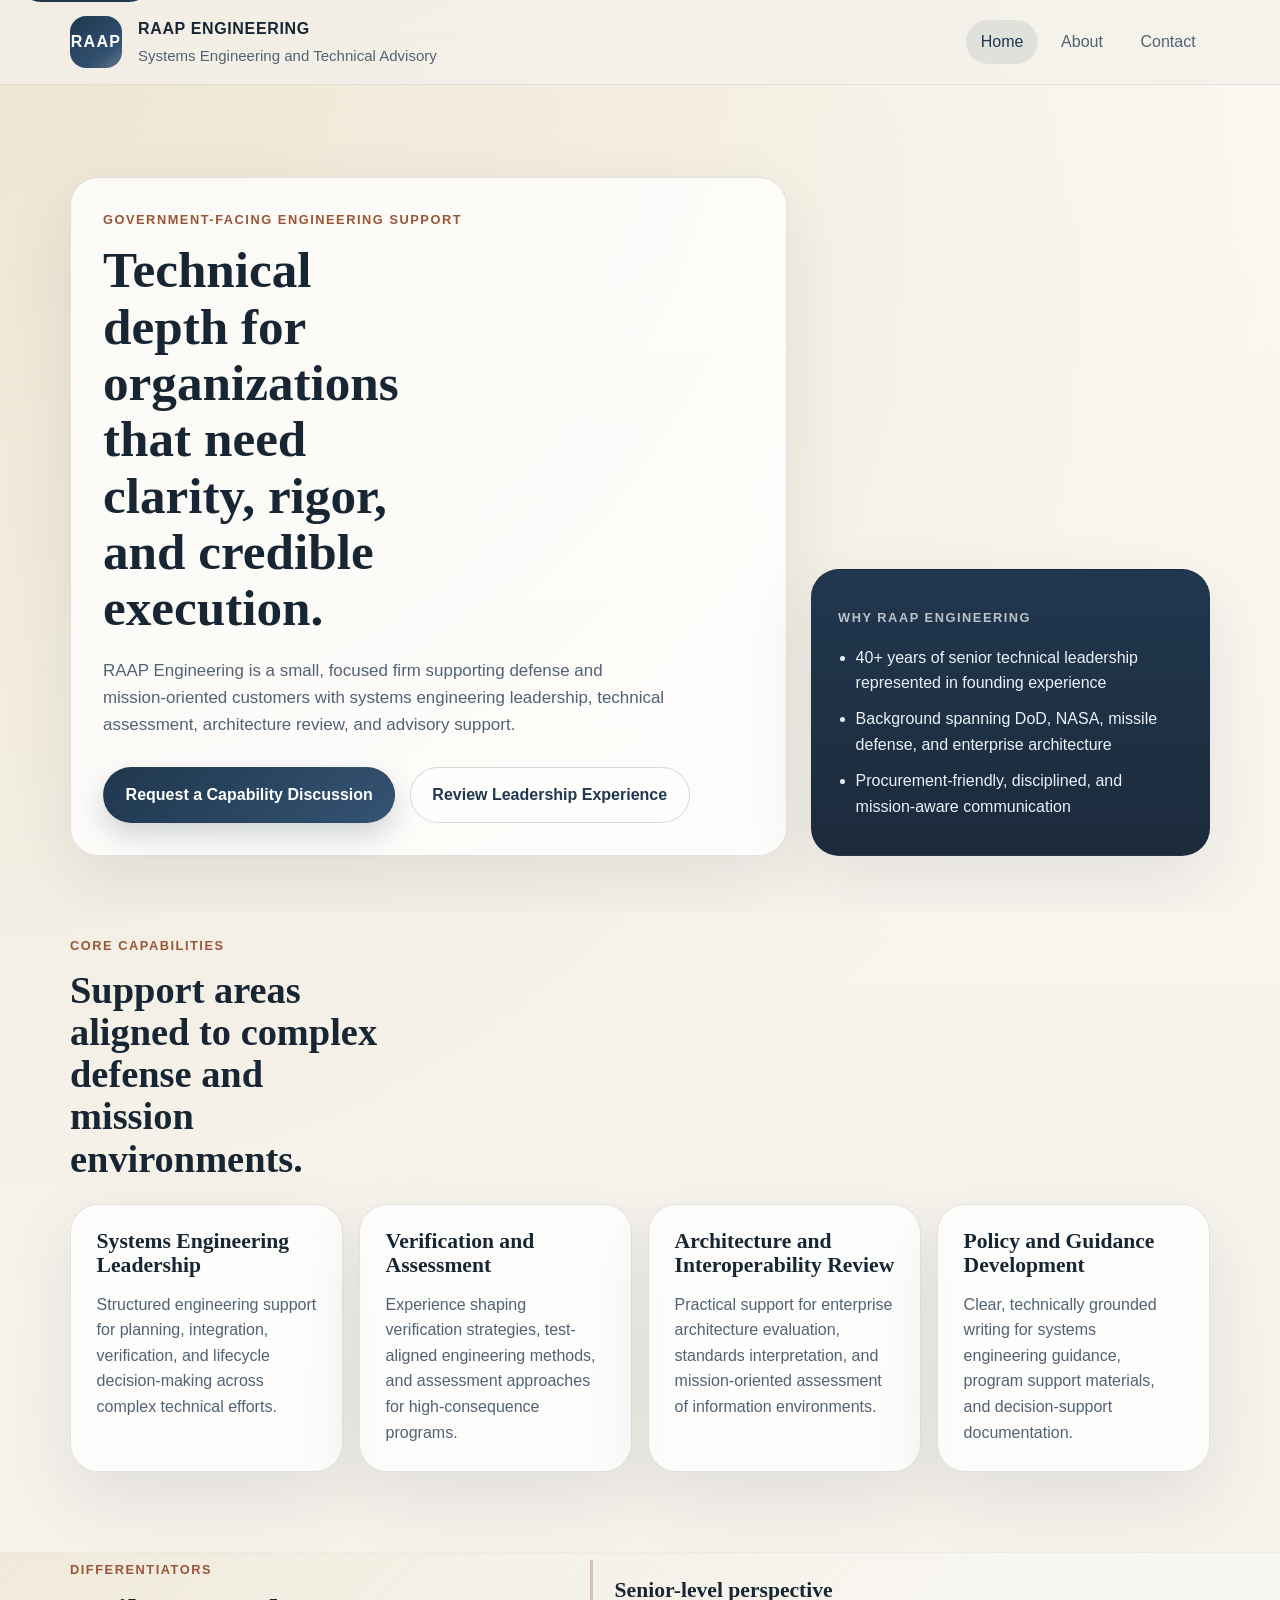
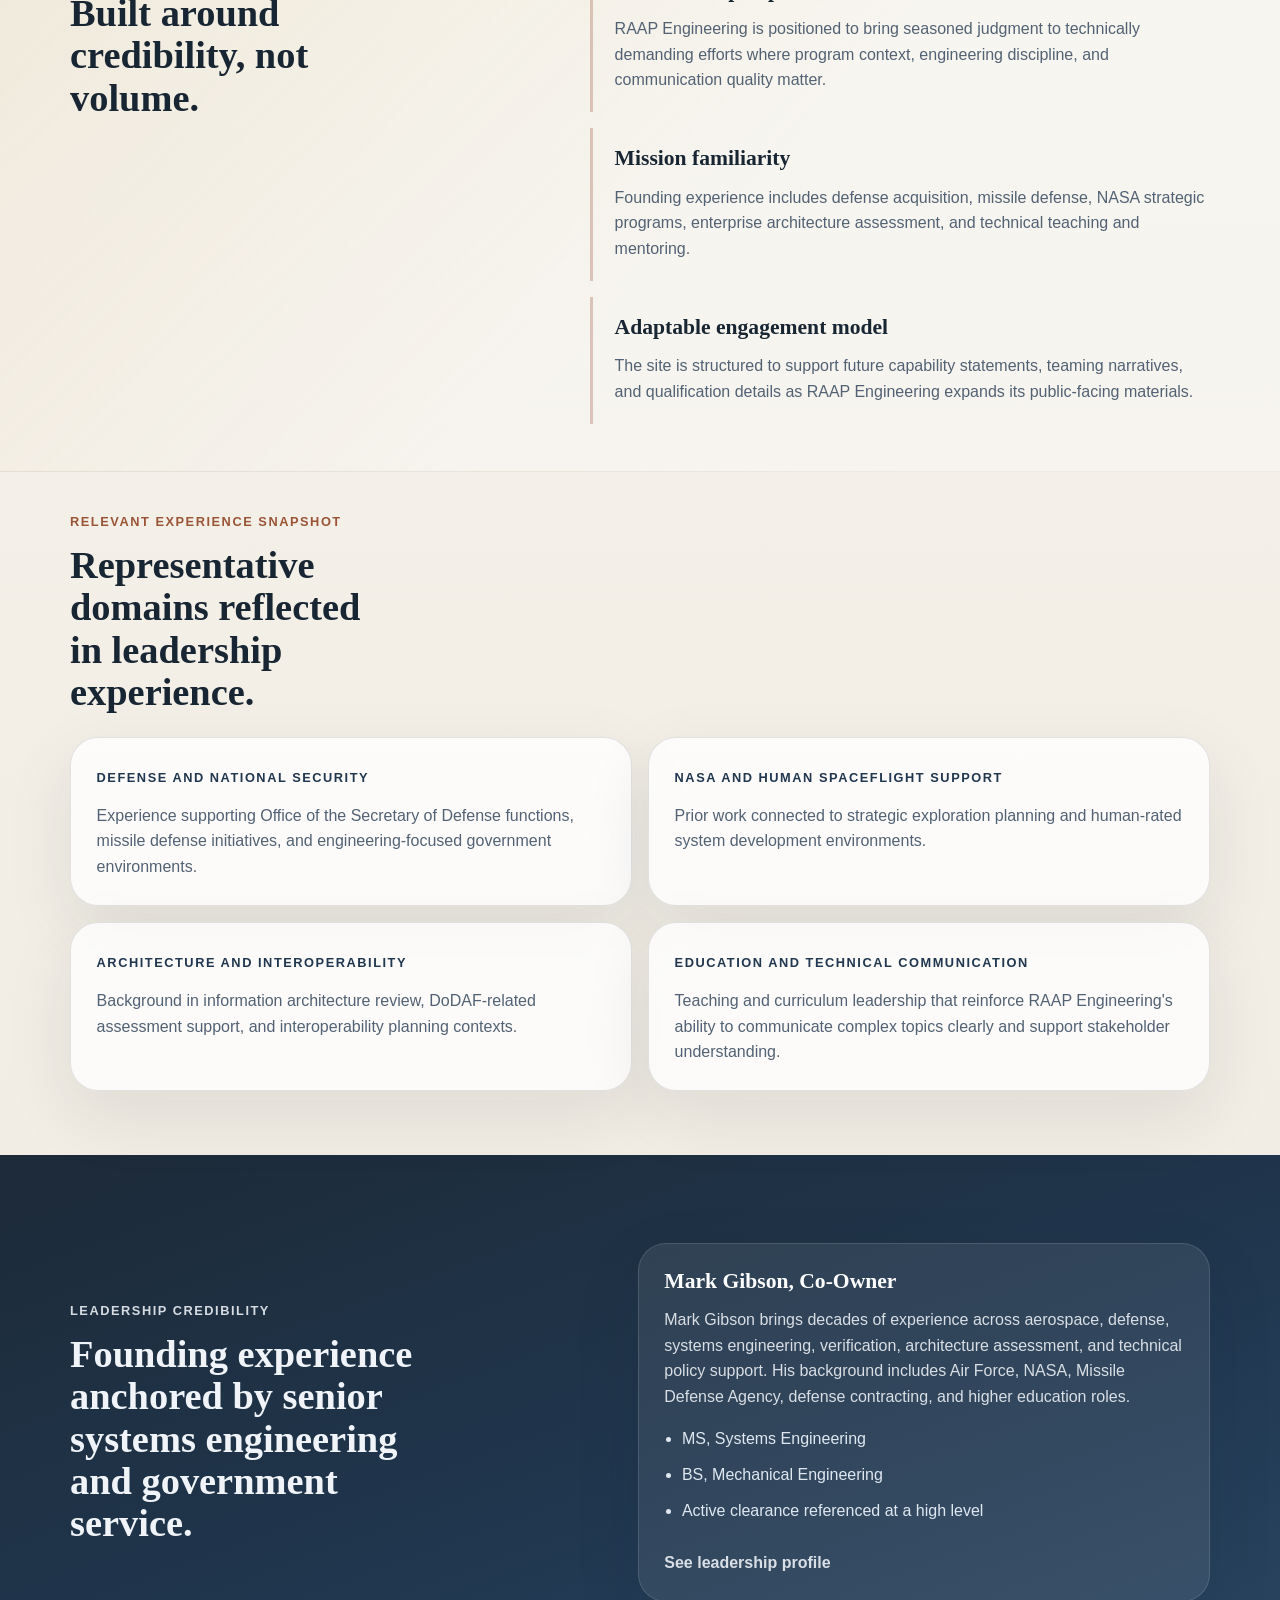
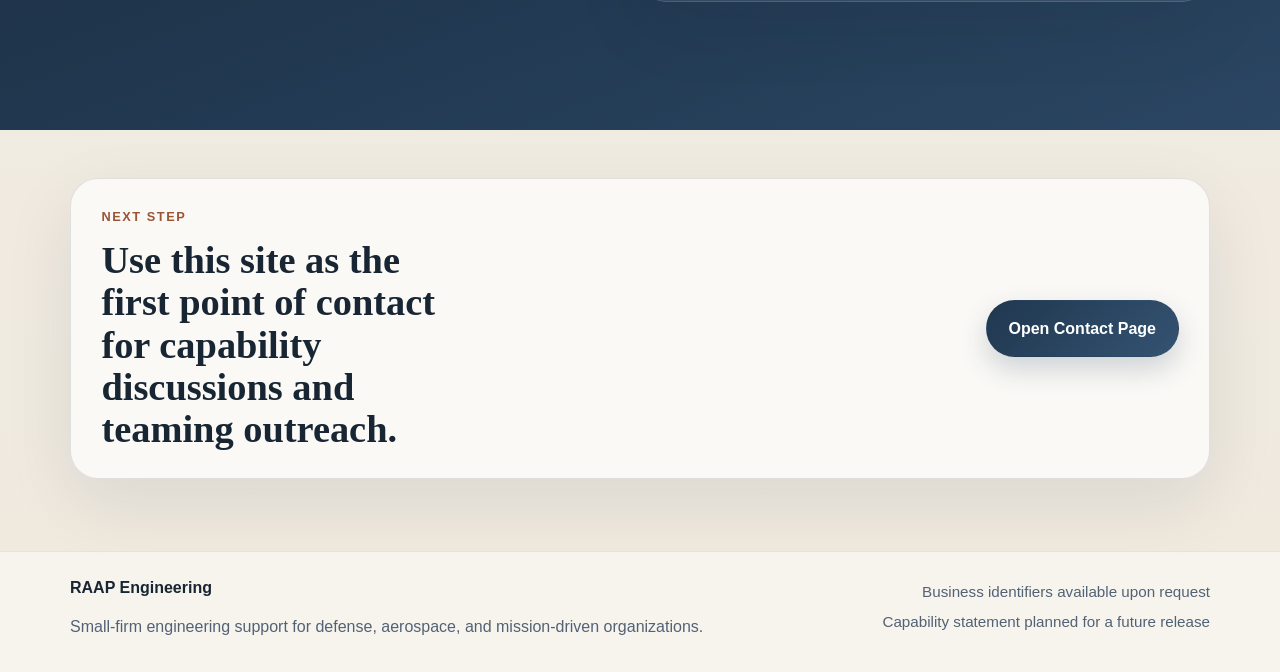
==== index.html @ 54c3ab7a "Initial RAAP Engineering site" ====
<!DOCTYPE html>
<html lang="en">
<head>
  <meta charset="UTF-8">
  <meta name="viewport" content="width=device-width, initial-scale=1.0">
  <meta
    name="description"
    content="RAAP Engineering supports government and defense stakeholders with systems engineering, technical assessment, architecture review, and mission-focused advisory services."
  >
  <title>RAAP Engineering | Systems Engineering and Technical Advisory</title>
  <link rel="stylesheet" href="styles.css">
</head>
<body>
  <a class="skip-link" href="#main">Skip to content</a>
  <header class="site-header">
    <div class="shell header-shell">
      <a class="brand" href="index.html" aria-label="RAAP Engineering home">
        <span class="brand-mark">RAAP</span>
        <span class="brand-text">
          <strong>RAAP Engineering</strong>
          <span>Systems Engineering and Technical Advisory</span>
        </span>
      </a>
      <nav class="site-nav" aria-label="Primary">
        <a class="is-active" href="index.html">Home</a>
        <a href="about.html">About</a>
        <a href="contact.html">Contact</a>
      </nav>
    </div>
  </header>

  <main id="main">
    <section class="hero">
      <div class="shell hero-grid">
        <div class="hero-copy">
          <p class="eyebrow">Government-Facing Engineering Support</p>
          <h1>Technical depth for organizations that need clarity, rigor, and credible execution.</h1>
          <p class="lead">
            RAAP Engineering is a small, focused firm supporting defense and mission-oriented customers with
            systems engineering leadership, technical assessment, architecture review, and advisory support.
          </p>
          <div class="hero-actions">
            <a class="button button-primary" href="contact.html">Request a Capability Discussion</a>
            <a class="button button-secondary" href="about.html">Review Leadership Experience</a>
          </div>
        </div>
        <aside class="hero-panel" aria-label="Company highlights">
          <p class="panel-kicker">Why RAAP Engineering</p>
          <ul class="panel-list">
            <li>40+ years of senior technical leadership represented in founding experience</li>
            <li>Background spanning DoD, NASA, missile defense, and enterprise architecture</li>
            <li>Procurement-friendly, disciplined, and mission-aware communication</li>
          </ul>
        </aside>
      </div>
    </section>

    <section class="section">
      <div class="shell">
        <div class="section-heading">
          <p class="eyebrow">Core Capabilities</p>
          <h2>Support areas aligned to complex defense and mission environments.</h2>
        </div>
        <div class="card-grid">
          <article class="card">
            <h3>Systems Engineering Leadership</h3>
            <p>
              Structured engineering support for planning, integration, verification, and lifecycle decision-making
              across complex technical efforts.
            </p>
          </article>
          <article class="card">
            <h3>Verification and Assessment</h3>
            <p>
              Experience shaping verification strategies, test-aligned engineering methods, and assessment approaches
              for high-consequence programs.
            </p>
          </article>
          <article class="card">
            <h3>Architecture and Interoperability Review</h3>
            <p>
              Practical support for enterprise architecture evaluation, standards interpretation, and mission-oriented
              assessment of information environments.
            </p>
          </article>
          <article class="card">
            <h3>Policy and Guidance Development</h3>
            <p>
              Clear, technically grounded writing for systems engineering guidance, program support materials, and
              decision-support documentation.
            </p>
          </article>
        </div>
      </div>
    </section>

    <section class="section section-accent">
      <div class="shell split-layout">
        <div>
          <p class="eyebrow">Differentiators</p>
          <h2>Built around credibility, not volume.</h2>
        </div>
        <div class="stack">
          <article class="feature">
            <h3>Senior-level perspective</h3>
            <p>
              RAAP Engineering is positioned to bring seasoned judgment to technically demanding efforts where
              program context, engineering discipline, and communication quality matter.
            </p>
          </article>
          <article class="feature">
            <h3>Mission familiarity</h3>
            <p>
              Founding experience includes defense acquisition, missile defense, NASA strategic programs, enterprise
              architecture assessment, and technical teaching and mentoring.
            </p>
          </article>
          <article class="feature">
            <h3>Adaptable engagement model</h3>
            <p>
              The site is structured to support future capability statements, teaming narratives, and qualification
              details as RAAP Engineering expands its public-facing materials.
            </p>
          </article>
        </div>
      </div>
    </section>

    <section class="section">
      <div class="shell">
        <div class="section-heading">
          <p class="eyebrow">Relevant Experience Snapshot</p>
          <h2>Representative domains reflected in leadership experience.</h2>
        </div>
        <div class="timeline-grid">
          <article class="timeline-card">
            <span class="timeline-label">Defense and National Security</span>
            <p>
              Experience supporting Office of the Secretary of Defense functions, missile defense initiatives, and
              engineering-focused government environments.
            </p>
          </article>
          <article class="timeline-card">
            <span class="timeline-label">NASA and Human Spaceflight Support</span>
            <p>
              Prior work connected to strategic exploration planning and human-rated system development environments.
            </p>
          </article>
          <article class="timeline-card">
            <span class="timeline-label">Architecture and Interoperability</span>
            <p>
              Background in information architecture review, DoDAF-related assessment support, and interoperability
              planning contexts.
            </p>
          </article>
          <article class="timeline-card">
            <span class="timeline-label">Education and Technical Communication</span>
            <p>
              Teaching and curriculum leadership that reinforce RAAP Engineering's ability to communicate complex
              topics clearly and support stakeholder understanding.
            </p>
          </article>
        </div>
      </div>
    </section>

    <section class="section section-dark">
      <div class="shell credibility-grid">
        <div>
          <p class="eyebrow">Leadership Credibility</p>
          <h2>Founding experience anchored by senior systems engineering and government service.</h2>
        </div>
        <div class="credibility-card">
          <h3>Mark Gibson, Co-Owner</h3>
          <p>
            Mark Gibson brings decades of experience across aerospace, defense, systems engineering, verification,
            architecture assessment, and technical policy support. His background includes Air Force, NASA, Missile
            Defense Agency, defense contracting, and higher education roles.
          </p>
          <ul class="inline-list">
            <li>MS, Systems Engineering</li>
            <li>BS, Mechanical Engineering</li>
            <li>Active clearance referenced at a high level</li>
          </ul>
          <a class="text-link" href="about.html">See leadership profile</a>
        </div>
      </div>
    </section>

    <section class="section cta-band">
      <div class="shell cta-layout">
        <div>
          <p class="eyebrow">Next Step</p>
          <h2>Use this site as the first point of contact for capability discussions and teaming outreach.</h2>
        </div>
        <a class="button button-primary" href="contact.html">Open Contact Page</a>
      </div>
    </section>
  </main>

  <footer class="site-footer">
    <div class="shell footer-shell">
      <div>
        <strong>RAAP Engineering</strong>
        <p>Small-firm engineering support for defense, aerospace, and mission-driven organizations.</p>
      </div>
      <div class="footer-meta">
        <span>Business identifiers available upon request</span>
        <span>Capability statement planned for a future release</span>
      </div>
    </div>
  </footer>
</body>
</html>
---- styles.css ----
:root {
  --bg: #f4f1ea;
  --bg-strong: #e4ddd0;
  --surface: rgba(255, 255, 255, 0.78);
  --surface-strong: #ffffff;
  --ink: #182633;
  --muted: #526274;
  --line: rgba(24, 38, 51, 0.12);
  --navy: #20374f;
  --steel: #64768d;
  --rust: #9a5537;
  --gold: #c6a766;
  --shadow: 0 24px 70px rgba(21, 32, 43, 0.09);
  --radius-lg: 28px;
  --radius-md: 18px;
  --radius-sm: 12px;
  --shell: 1140px;
  --font-sans: "Segoe UI Variable", "Aptos", "Trebuchet MS", "Gill Sans", sans-serif;
  --font-serif: "Georgia", "Times New Roman", serif;
}

*,
*::before,
*::after {
  box-sizing: border-box;
}

html {
  scroll-behavior: smooth;
}

body {
  margin: 0;
  min-height: 100vh;
  color: var(--ink);
  background:
    radial-gradient(circle at top left, rgba(198, 167, 102, 0.24), transparent 32%),
    linear-gradient(180deg, #fbf8f2 0%, var(--bg) 46%, #efe9de 100%);
  font-family: var(--font-sans);
  line-height: 1.6;
}

a {
  color: inherit;
  text-decoration: none;
}

img {
  max-width: 100%;
  display: block;
}

.skip-link {
  position: absolute;
  left: 1rem;
  top: -3rem;
  z-index: 20;
  padding: 0.75rem 1rem;
  border-radius: 999px;
  background: var(--navy);
  color: #fff;
}

.skip-link:focus {
  top: 1rem;
}

.shell {
  width: min(calc(100% - 2rem), var(--shell));
  margin: 0 auto;
}

.narrow {
  width: min(calc(100% - 2rem), 840px);
}

.site-header {
  position: sticky;
  top: 0;
  z-index: 10;
  backdrop-filter: blur(18px);
  background: rgba(244, 241, 234, 0.76);
  border-bottom: 1px solid rgba(24, 38, 51, 0.08);
}

.header-shell,
.footer-shell,
.hero-grid,
.split-layout,
.credibility-grid,
.cta-layout,
.contact-grid,
.profile-grid {
  display: grid;
  gap: 1.5rem;
}

.header-shell {
  grid-template-columns: 1fr auto;
  align-items: center;
  padding: 1rem 0;
}

.brand {
  display: inline-flex;
  align-items: center;
  gap: 1rem;
}

.brand-mark {
  display: inline-flex;
  align-items: center;
  justify-content: center;
  width: 3.25rem;
  height: 3.25rem;
  border-radius: 1rem;
  background: linear-gradient(140deg, var(--navy), #31506f 70%, var(--steel));
  color: #fff;
  font-weight: 700;
  letter-spacing: 0.08em;
}

.brand-text {
  display: flex;
  flex-direction: column;
  gap: 0.1rem;
  color: var(--muted);
  font-size: 0.94rem;
}

.brand-text strong {
  color: var(--ink);
  font-size: 1rem;
  letter-spacing: 0.04em;
  text-transform: uppercase;
}

.site-nav {
  display: flex;
  flex-wrap: wrap;
  gap: 0.55rem;
}

.site-nav a {
  padding: 0.6rem 0.9rem;
  border-radius: 999px;
  color: var(--muted);
  transition: 180ms ease;
}

.site-nav a:hover,
.site-nav a:focus-visible,
.site-nav a.is-active {
  background: rgba(32, 55, 79, 0.09);
  color: var(--navy);
}

.hero,
.page-hero {
  position: relative;
  overflow: hidden;
}

.hero {
  padding: 5.75rem 0 3.5rem;
}

.page-hero {
  padding: 5rem 0 2rem;
}

.hero-grid {
  grid-template-columns: minmax(0, 1.35fr) minmax(280px, 0.75fr);
  align-items: end;
}

.hero-copy,
.hero-panel,
.card,
.timeline-card,
.credibility-card,
.prose-card,
.profile-card,
.contact-card {
  position: relative;
  border: 1px solid var(--line);
  border-radius: var(--radius-lg);
  background: var(--surface);
  box-shadow: var(--shadow);
}

.hero-copy {
  padding: 2rem;
}

.hero-panel {
  padding: 1.6rem;
  background:
    linear-gradient(180deg, rgba(32, 55, 79, 0.95), rgba(28, 42, 58, 0.94)),
    var(--navy);
  color: #ecf1f8;
}

.eyebrow,
.panel-kicker,
.timeline-label,
.detail-block span,
.contact-placeholder span,
.identifier-list span {
  font-size: 0.8rem;
  letter-spacing: 0.12em;
  text-transform: uppercase;
}

.eyebrow {
  margin: 0 0 0.75rem;
  color: var(--rust);
  font-weight: 700;
}

h1,
h2,
h3 {
  margin: 0;
  font-family: var(--font-serif);
  line-height: 1.1;
}

h1 {
  font-size: clamp(2.8rem, 4vw, 4.6rem);
  max-width: 12ch;
}

h2 {
  font-size: clamp(2rem, 3vw, 3rem);
  max-width: 18ch;
}

h3 {
  font-size: 1.35rem;
}

.lead {
  max-width: 60ch;
  margin: 1.25rem 0 0;
  color: var(--muted);
  font-size: 1.06rem;
}

.hero-actions {
  display: flex;
  flex-wrap: wrap;
  gap: 0.9rem;
  margin-top: 1.8rem;
}

.button {
  display: inline-flex;
  align-items: center;
  justify-content: center;
  min-height: 3.2rem;
  padding: 0.9rem 1.35rem;
  border-radius: 999px;
  border: 1px solid transparent;
  font-weight: 700;
  transition: transform 180ms ease, box-shadow 180ms ease, background 180ms ease;
}

.button:hover,
.button:focus-visible {
  transform: translateY(-1px);
}

.button-primary {
  background: linear-gradient(135deg, var(--navy), #345372);
  color: #fff;
  box-shadow: 0 12px 28px rgba(32, 55, 79, 0.2);
}

.button-secondary {
  border-color: rgba(32, 55, 79, 0.18);
  background: rgba(255, 255, 255, 0.64);
  color: var(--navy);
}

.panel-kicker {
  color: rgba(255, 255, 255, 0.7);
  font-weight: 700;
}

.panel-list,
.inline-list,
.prompt-list {
  margin: 1rem 0 0;
  padding-left: 1.1rem;
}

.panel-list li,
.inline-list li,
.prompt-list li {
  margin-bottom: 0.65rem;
}

.section {
  padding: 1.5rem 0 4rem;
}

.section-heading {
  margin-bottom: 1.5rem;
}

.section-heading h2 {
  max-width: 16ch;
}

.card-grid,
.timeline-grid {
  display: grid;
  gap: 1rem;
}

.card-grid {
  grid-template-columns: repeat(4, minmax(0, 1fr));
}

.timeline-grid {
  grid-template-columns: repeat(2, minmax(0, 1fr));
}

.card,
.timeline-card,
.credibility-card,
.prose-card,
.profile-card,
.contact-card {
  padding: 1.6rem;
}

.card p,
.timeline-card p,
.credibility-card p,
.prose-card p,
.profile-card p,
.contact-card p,
.feature p,
.footer-shell p {
  margin: 0.85rem 0 0;
  color: var(--muted);
}

.section-accent {
  position: relative;
}

.section-accent::before {
  content: "";
  position: absolute;
  inset: 1rem 0;
  background:
    linear-gradient(135deg, rgba(198, 167, 102, 0.15), transparent 55%),
    rgba(255, 255, 255, 0.25);
  border-top: 1px solid rgba(24, 38, 51, 0.05);
  border-bottom: 1px solid rgba(24, 38, 51, 0.05);
}

.section-accent > .shell {
  position: relative;
}

.split-layout {
  grid-template-columns: minmax(0, 0.8fr) minmax(0, 1fr);
  align-items: start;
}

.stack {
  display: grid;
  gap: 1rem;
}

.feature {
  padding: 1.2rem 0 1.2rem 1.35rem;
  border-left: 3px solid rgba(154, 85, 55, 0.3);
}

.timeline-label {
  color: var(--navy);
  font-weight: 700;
}

.section-dark {
  background:
    linear-gradient(160deg, #1d2a38 0%, #20374f 55%, #2b4663 100%);
  color: #f0f4f8;
}

.section-dark .eyebrow,
.section-dark .timeline-label,
.section-dark p,
.section-dark .text-link {
  color: rgba(240, 244, 248, 0.88);
}

.credibility-grid {
  grid-template-columns: minmax(0, 0.95fr) minmax(0, 1fr);
  align-items: center;
  padding: 4rem 0;
}

.credibility-card,
.prose-card-dark {
  background: rgba(255, 255, 255, 0.08);
  border-color: rgba(255, 255, 255, 0.12);
  color: #fff;
}

.credibility-card .inline-list {
  color: #dfe8f1;
}

.text-link {
  display: inline-block;
  margin-top: 1rem;
  font-weight: 700;
}

.cta-band {
  padding-top: 3rem;
  padding-bottom: 4.5rem;
}

.cta-layout {
  grid-template-columns: minmax(0, 1fr) auto;
  align-items: center;
  padding: 1.75rem 1.9rem;
  border: 1px solid var(--line);
  border-radius: var(--radius-lg);
  background: rgba(255, 255, 255, 0.7);
  box-shadow: var(--shadow);
}

.profile-grid,
.contact-grid {
  grid-template-columns: repeat(2, minmax(0, 1fr));
}

.prose-card {
  background: rgba(255, 255, 255, 0.64);
}

.detail-block,
.contact-placeholder,
.identifier-list div {
  display: flex;
  flex-direction: column;
  gap: 0.3rem;
  margin-top: 1rem;
  padding-top: 1rem;
  border-top: 1px solid var(--line);
}

.detail-block strong,
.contact-placeholder strong,
.identifier-list strong {
  font-size: 1rem;
}

.placeholder-card {
  background:
    linear-gradient(180deg, rgba(255, 255, 255, 0.82), rgba(245, 240, 232, 0.96));
}

.placeholder-note {
  font-style: italic;
}

.identifier-list {
  display: grid;
  gap: 0.4rem;
}

.site-footer {
  border-top: 1px solid rgba(24, 38, 51, 0.08);
  background: rgba(255, 255, 255, 0.46);
}

.footer-shell {
  grid-template-columns: minmax(0, 1fr) auto;
  align-items: center;
  padding: 1.4rem 0 2rem;
}

.footer-meta {
  display: grid;
  gap: 0.35rem;
  justify-items: end;
  color: var(--muted);
  font-size: 0.95rem;
  text-align: right;
}

@media (max-width: 980px) {
  .hero-grid,
  .split-layout,
  .credibility-grid,
  .cta-layout,
  .profile-grid,
  .contact-grid,
  .card-grid,
  .timeline-grid,
  .footer-shell {
    grid-template-columns: 1fr;
  }

  .header-shell {
    grid-template-columns: 1fr;
    justify-items: start;
  }

  .site-nav {
    width: 100%;
  }

  .footer-meta {
    justify-items: start;
    text-align: left;
  }
}

@media (max-width: 720px) {
  body {
    font-size: 0.98rem;
  }

  .hero,
  .page-hero {
    padding-top: 4.5rem;
  }

  .hero-copy,
  .hero-panel,
  .card,
  .timeline-card,
  .credibility-card,
  .prose-card,
  .profile-card,
  .contact-card,
  .cta-layout {
    padding: 1.35rem;
  }

  h1 {
    font-size: clamp(2.4rem, 11vw, 3.4rem);
  }

  h2 {
    font-size: clamp(1.8rem, 8vw, 2.4rem);
  }

  .site-nav a {
    padding-inline: 0.8rem;
  }
}

@media print {
  :root {
    --bg: #fff;
    --surface: #fff;
    --surface-strong: #fff;
    --ink: #000;
    --muted: #222;
    --line: rgba(0, 0, 0, 0.12);
  }

  body {
    background: #fff;
    color: #000;
  }

  .site-header {
    position: static;
    background: #fff;
    border-bottom-color: #ccc;
  }

  .hero-panel,
  .section-dark,
  .button-primary {
    background: #fff !important;
    color: #000 !important;
    box-shadow: none !important;
  }

  .button,
  .site-nav {
    border-color: #999;
  }

  .hero-copy,
  .hero-panel,
  .card,
  .timeline-card,
  .credibility-card,
  .prose-card,
  .profile-card,
  .contact-card,
  .cta-layout {
    box-shadow: none;
    background: #fff;
  }
}
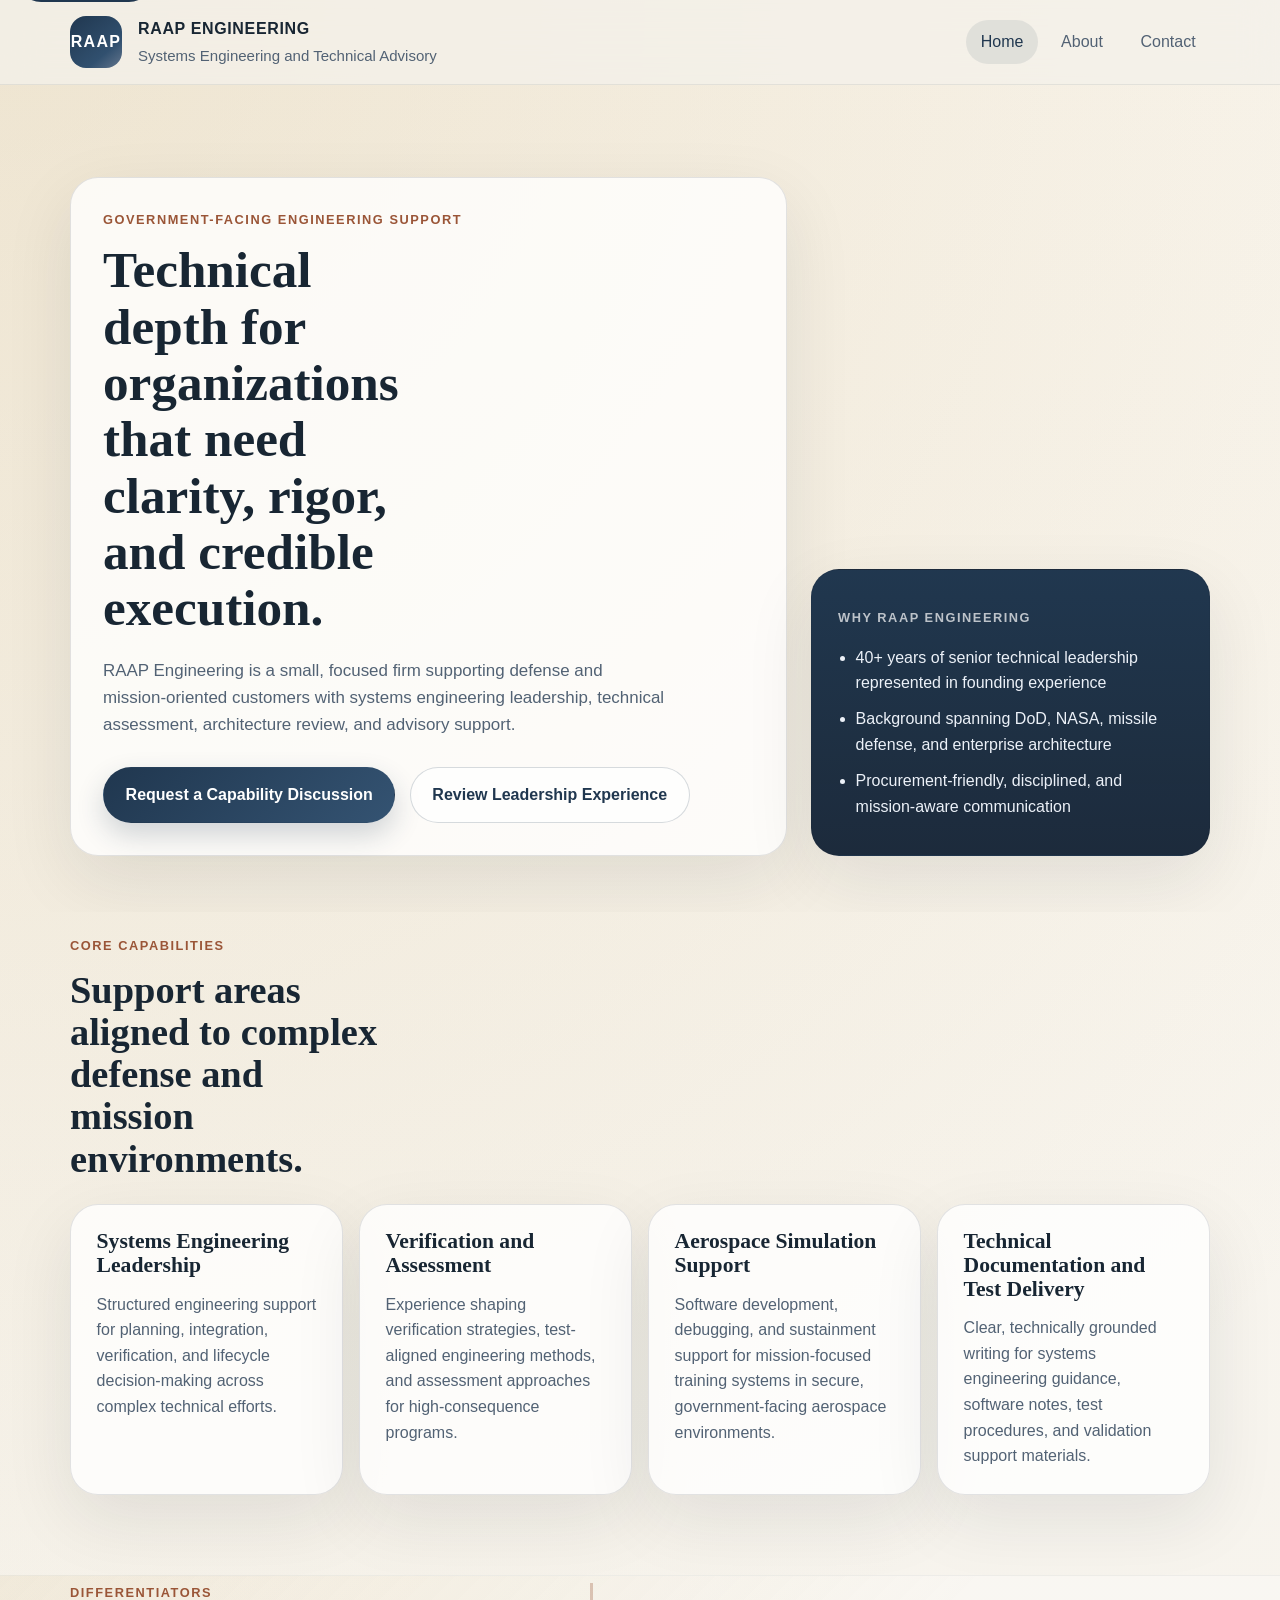
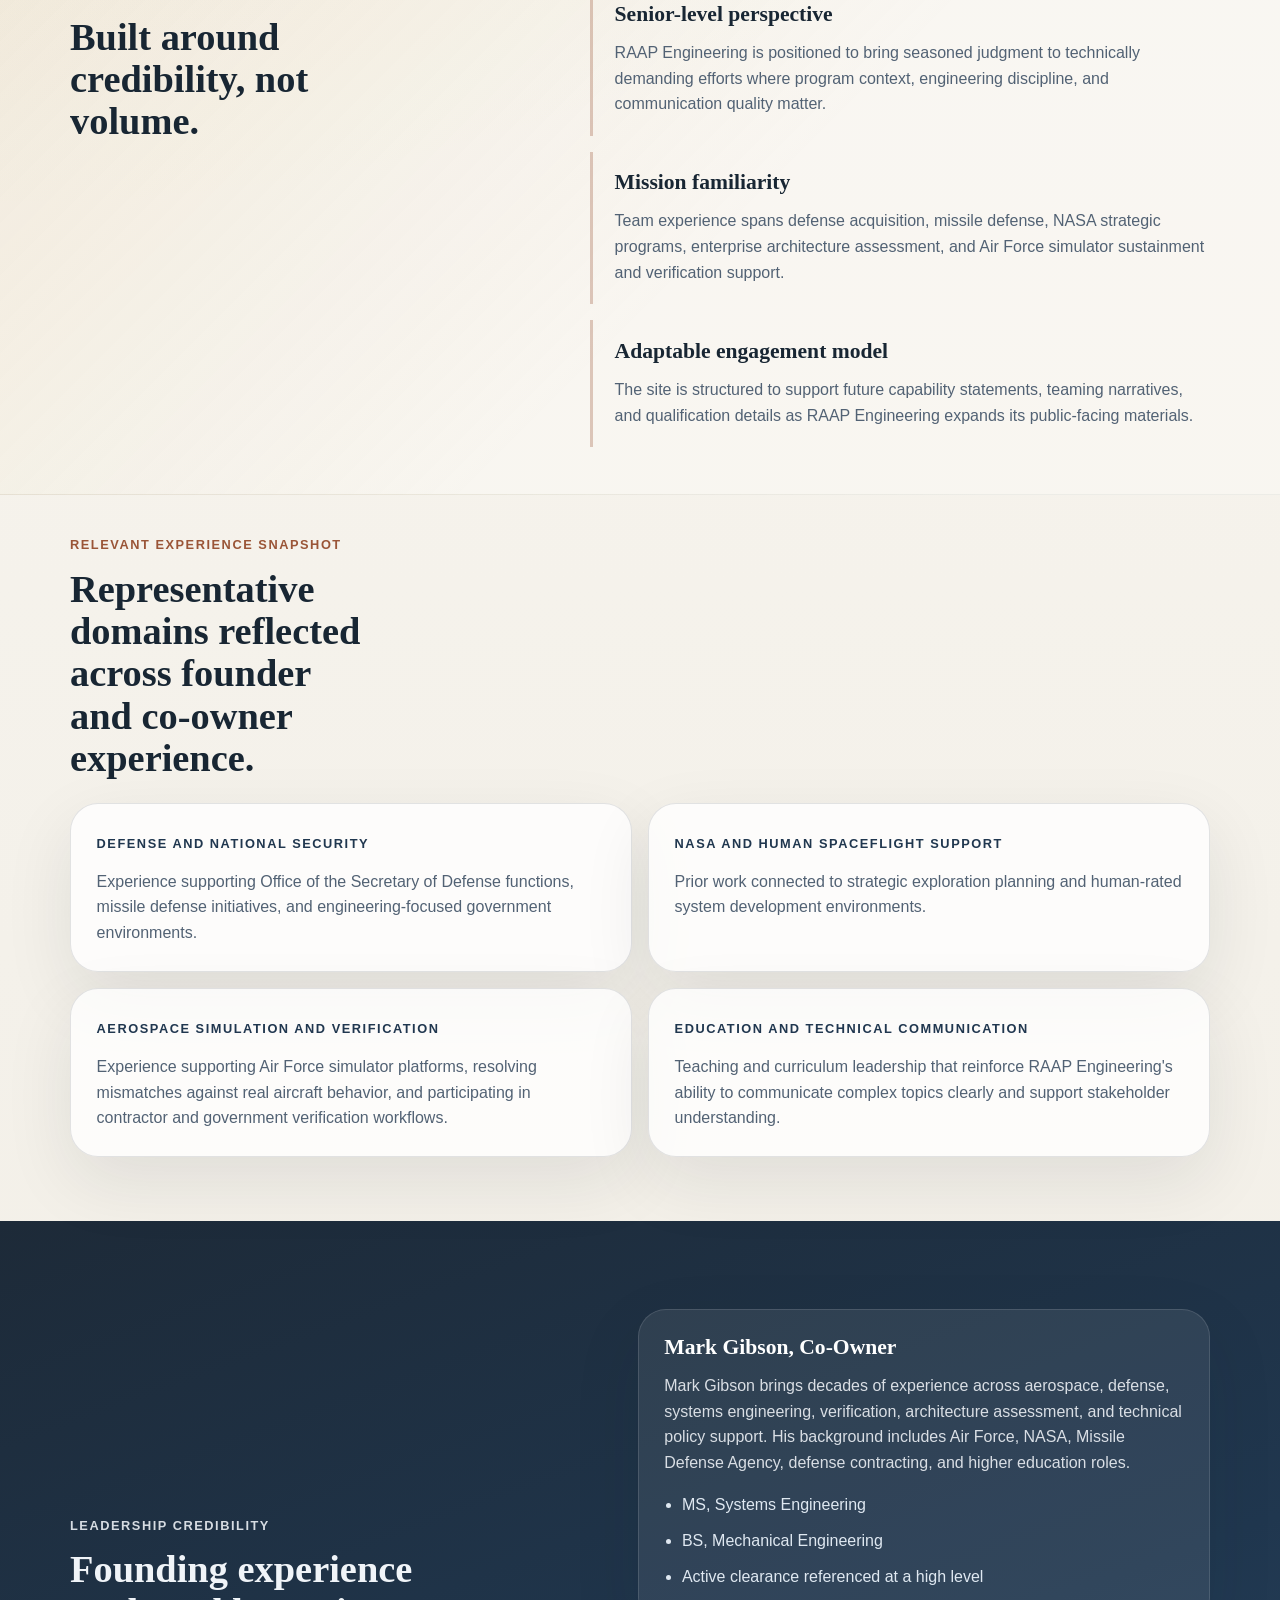
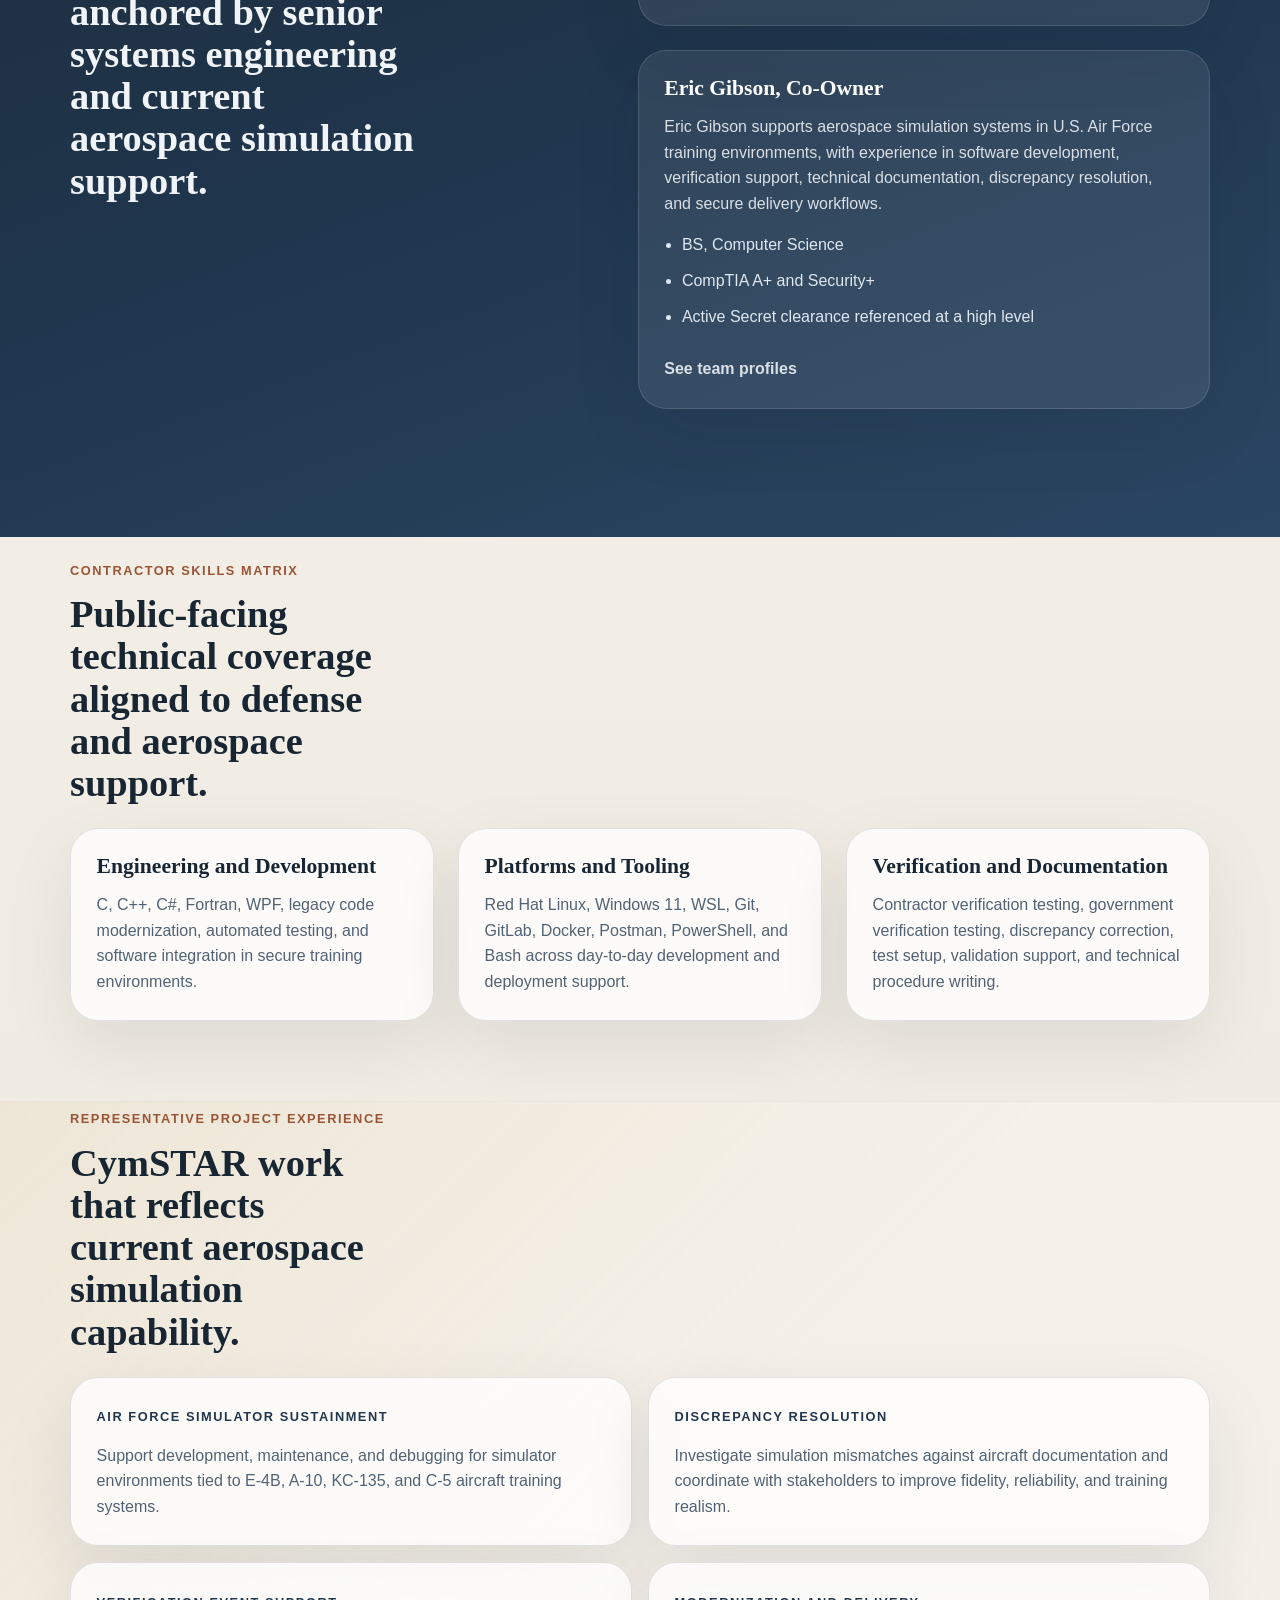
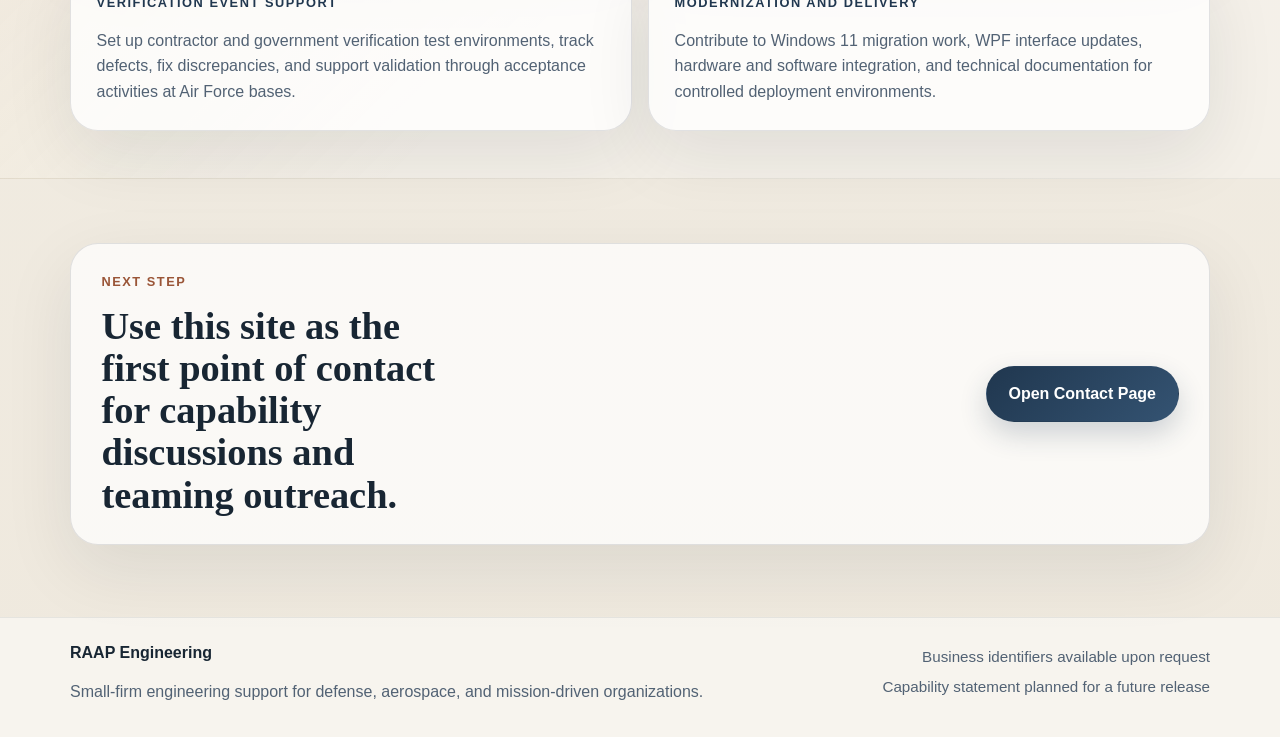
==== commit b09bff2f: "Add Eric Gibson bio and capabilities content" ====
--- a/index.html
+++ b/index.html
@@ -77,17 +77,17 @@
             </p>
           </article>
           <article class="card">
-            <h3>Architecture and Interoperability Review</h3>
-            <p>
-              Practical support for enterprise architecture evaluation, standards interpretation, and mission-oriented
-              assessment of information environments.
-            </p>
-          </article>
-          <article class="card">
-            <h3>Policy and Guidance Development</h3>
-            <p>
-              Clear, technically grounded writing for systems engineering guidance, program support materials, and
-              decision-support documentation.
+            <h3>Aerospace Simulation Support</h3>
+            <p>
+              Software development, debugging, and sustainment support for mission-focused training systems in secure,
+              government-facing aerospace environments.
+            </p>
+          </article>
+          <article class="card">
+            <h3>Technical Documentation and Test Delivery</h3>
+            <p>
+              Clear, technically grounded writing for systems engineering guidance, software notes, test procedures,
+              and validation support materials.
             </p>
           </article>
         </div>
@@ -111,8 +111,8 @@
           <article class="feature">
             <h3>Mission familiarity</h3>
             <p>
-              Founding experience includes defense acquisition, missile defense, NASA strategic programs, enterprise
-              architecture assessment, and technical teaching and mentoring.
+              Team experience spans defense acquisition, missile defense, NASA strategic programs, enterprise
+              architecture assessment, and Air Force simulator sustainment and verification support.
             </p>
           </article>
           <article class="feature">
@@ -130,7 +130,7 @@
       <div class="shell">
         <div class="section-heading">
           <p class="eyebrow">Relevant Experience Snapshot</p>
-          <h2>Representative domains reflected in leadership experience.</h2>
+          <h2>Representative domains reflected across founder and co-owner experience.</h2>
         </div>
         <div class="timeline-grid">
           <article class="timeline-card">
@@ -147,10 +147,10 @@
             </p>
           </article>
           <article class="timeline-card">
-            <span class="timeline-label">Architecture and Interoperability</span>
-            <p>
-              Background in information architecture review, DoDAF-related assessment support, and interoperability
-              planning contexts.
+            <span class="timeline-label">Aerospace Simulation and Verification</span>
+            <p>
+              Experience supporting Air Force simulator platforms, resolving mismatches against real aircraft
+              behavior, and participating in contractor and government verification workflows.
             </p>
           </article>
           <article class="timeline-card">
@@ -168,21 +168,107 @@
       <div class="shell credibility-grid">
         <div>
           <p class="eyebrow">Leadership Credibility</p>
-          <h2>Founding experience anchored by senior systems engineering and government service.</h2>
-        </div>
-        <div class="credibility-card">
-          <h3>Mark Gibson, Co-Owner</h3>
-          <p>
-            Mark Gibson brings decades of experience across aerospace, defense, systems engineering, verification,
-            architecture assessment, and technical policy support. His background includes Air Force, NASA, Missile
-            Defense Agency, defense contracting, and higher education roles.
-          </p>
-          <ul class="inline-list">
-            <li>MS, Systems Engineering</li>
-            <li>BS, Mechanical Engineering</li>
-            <li>Active clearance referenced at a high level</li>
-          </ul>
-          <a class="text-link" href="about.html">See leadership profile</a>
+          <h2>Founding experience anchored by senior systems engineering and current aerospace simulation support.</h2>
+        </div>
+        <div class="credibility-stack">
+          <div class="credibility-card">
+            <h3>Mark Gibson, Co-Owner</h3>
+            <p>
+              Mark Gibson brings decades of experience across aerospace, defense, systems engineering, verification,
+              architecture assessment, and technical policy support. His background includes Air Force, NASA, Missile
+              Defense Agency, defense contracting, and higher education roles.
+            </p>
+            <ul class="inline-list">
+              <li>MS, Systems Engineering</li>
+              <li>BS, Mechanical Engineering</li>
+              <li>Active clearance referenced at a high level</li>
+            </ul>
+          </div>
+          <div class="credibility-card">
+            <h3>Eric Gibson, Co-Owner</h3>
+            <p>
+              Eric Gibson supports aerospace simulation systems in U.S. Air Force training environments, with
+              experience in software development, verification support, technical documentation, discrepancy
+              resolution, and secure delivery workflows.
+            </p>
+            <ul class="inline-list">
+              <li>BS, Computer Science</li>
+              <li>CompTIA A+ and Security+</li>
+              <li>Active Secret clearance referenced at a high level</li>
+            </ul>
+            <a class="text-link" href="about.html">See team profiles</a>
+          </div>
+        </div>
+      </div>
+    </section>
+
+    <section class="section">
+      <div class="shell">
+        <div class="section-heading">
+          <p class="eyebrow">Contractor Skills Matrix</p>
+          <h2>Public-facing technical coverage aligned to defense and aerospace support.</h2>
+        </div>
+        <div class="matrix-grid">
+          <article class="card">
+            <h3>Engineering and Development</h3>
+            <p>
+              C, C++, C#, Fortran, WPF, legacy code modernization, automated testing, and software integration in
+              secure training environments.
+            </p>
+          </article>
+          <article class="card">
+            <h3>Platforms and Tooling</h3>
+            <p>
+              Red Hat Linux, Windows 11, WSL, Git, GitLab, Docker, Postman, PowerShell, and Bash across day-to-day
+              development and deployment support.
+            </p>
+          </article>
+          <article class="card">
+            <h3>Verification and Documentation</h3>
+            <p>
+              Contractor verification testing, government verification testing, discrepancy correction, test setup,
+              validation support, and technical procedure writing.
+            </p>
+          </article>
+        </div>
+      </div>
+    </section>
+
+    <section class="section section-accent">
+      <div class="shell">
+        <div class="section-heading">
+          <p class="eyebrow">Representative Project Experience</p>
+          <h2>CymSTAR work that reflects current aerospace simulation capability.</h2>
+        </div>
+        <div class="timeline-grid">
+          <article class="timeline-card">
+            <span class="timeline-label">Air Force Simulator Sustainment</span>
+            <p>
+              Support development, maintenance, and debugging for simulator environments tied to E-4B, A-10, KC-135,
+              and C-5 aircraft training systems.
+            </p>
+          </article>
+          <article class="timeline-card">
+            <span class="timeline-label">Discrepancy Resolution</span>
+            <p>
+              Investigate simulation mismatches against aircraft documentation and coordinate with stakeholders to
+              improve fidelity, reliability, and training realism.
+            </p>
+          </article>
+          <article class="timeline-card">
+            <span class="timeline-label">Verification Event Support</span>
+            <p>
+              Set up contractor and government verification test environments, track defects, fix discrepancies, and
+              support validation through acceptance activities at Air Force bases.
+            </p>
+          </article>
+          <article class="timeline-card">
+            <span class="timeline-label">Modernization and Delivery</span>
+            <p>
+              Contribute to Windows 11 migration work, WPF interface updates, hardware and software integration, and
+              technical documentation for controlled deployment environments.
+            </p>
+          </article>
         </div>
       </div>
     </section>
--- a/styles.css
+++ b/styles.css
@@ -90,7 +90,9 @@
 .credibility-grid,
 .cta-layout,
 .contact-grid,
-.profile-grid {
+.profile-grid,
+.matrix-grid,
+.credibility-stack {
   display: grid;
   gap: 1.5rem;
 }
@@ -327,6 +329,10 @@
   grid-template-columns: repeat(2, minmax(0, 1fr));
 }
 
+.matrix-grid {
+  grid-template-columns: repeat(3, minmax(0, 1fr));
+}
+
 .card,
 .timeline-card,
 .credibility-card,
@@ -406,11 +412,25 @@
   padding: 4rem 0;
 }
 
+.credibility-stack {
+  grid-template-columns: 1fr;
+}
+
 .credibility-card,
 .prose-card-dark {
   background: rgba(255, 255, 255, 0.08);
   border-color: rgba(255, 255, 255, 0.12);
   color: #fff;
+}
+
+.dark-card {
+  background: rgba(255, 255, 255, 0.08);
+  border-color: rgba(255, 255, 255, 0.12);
+}
+
+.dark-card .timeline-label,
+.dark-card p {
+  color: rgba(240, 244, 248, 0.88);
 }
 
 .credibility-card .inline-list {
@@ -505,6 +525,7 @@
   .cta-layout,
   .profile-grid,
   .contact-grid,
+  .matrix-grid,
   .card-grid,
   .timeline-grid,
   .footer-shell {
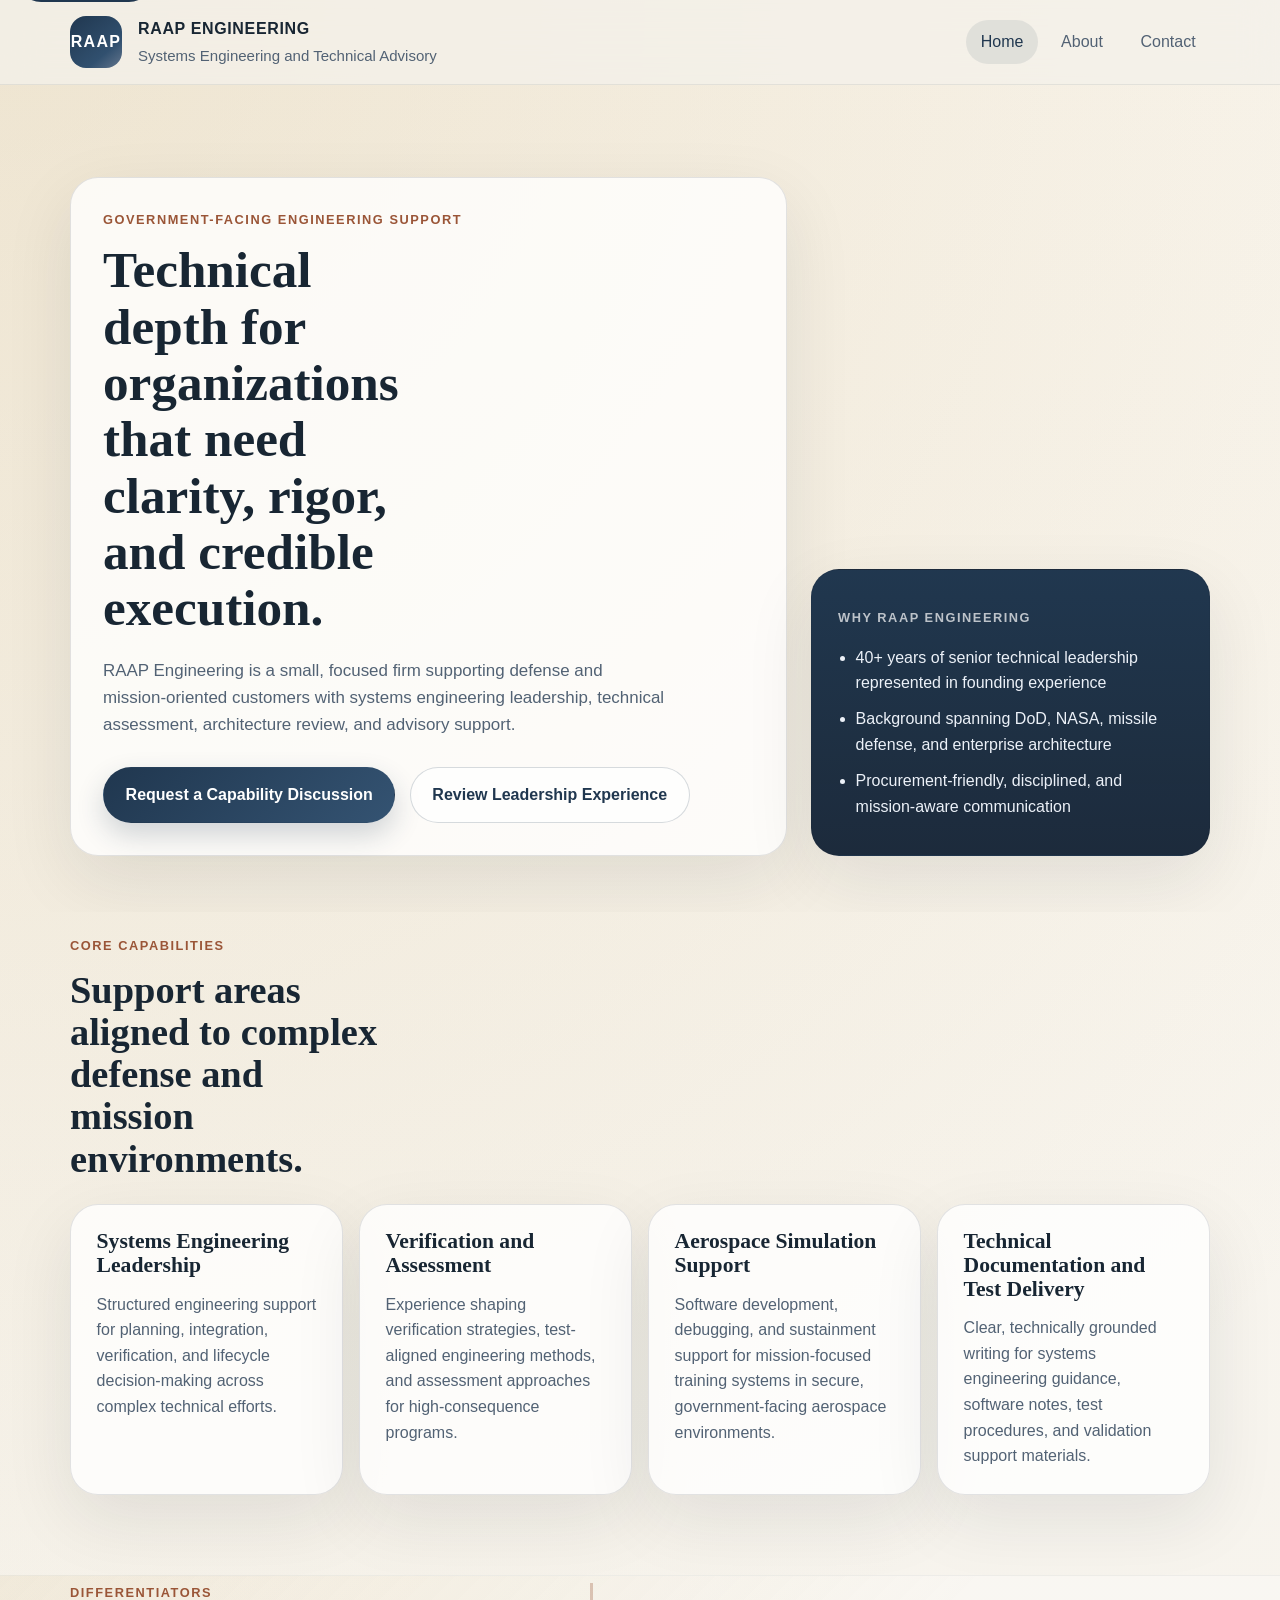
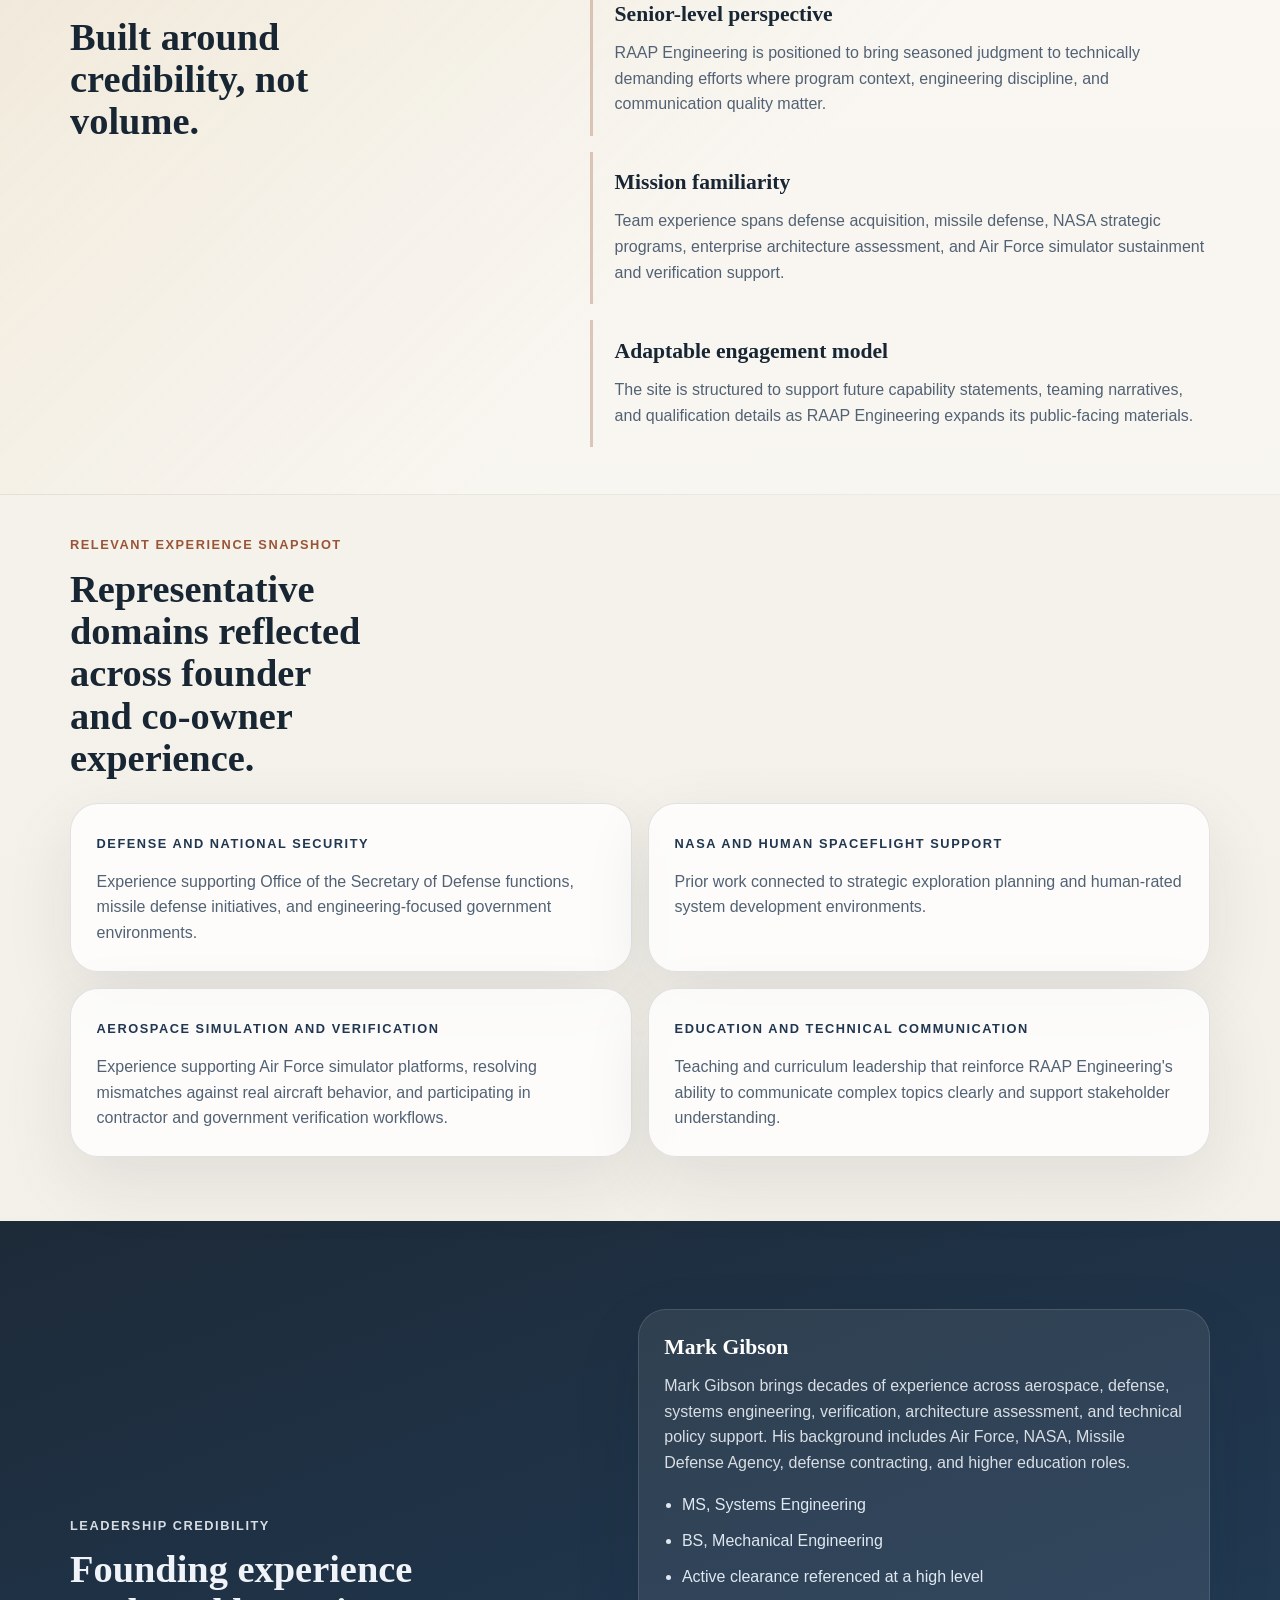
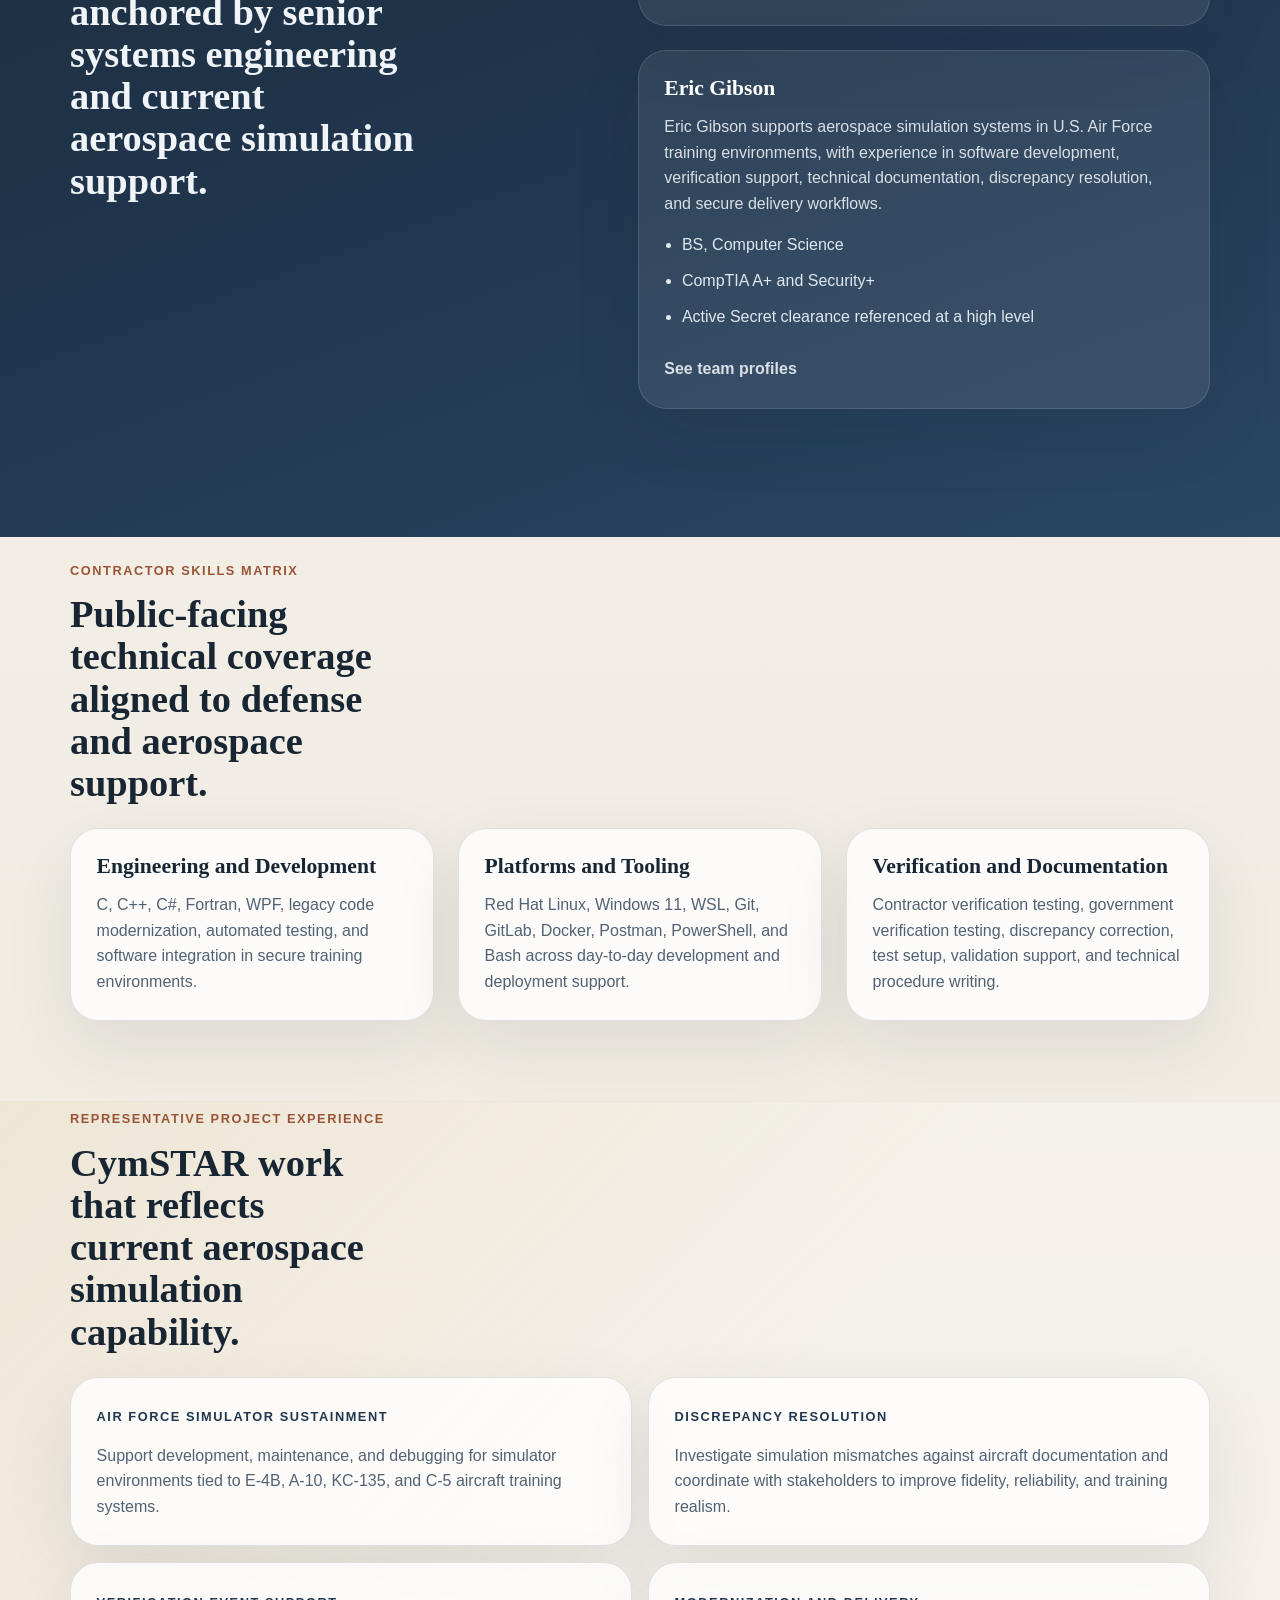
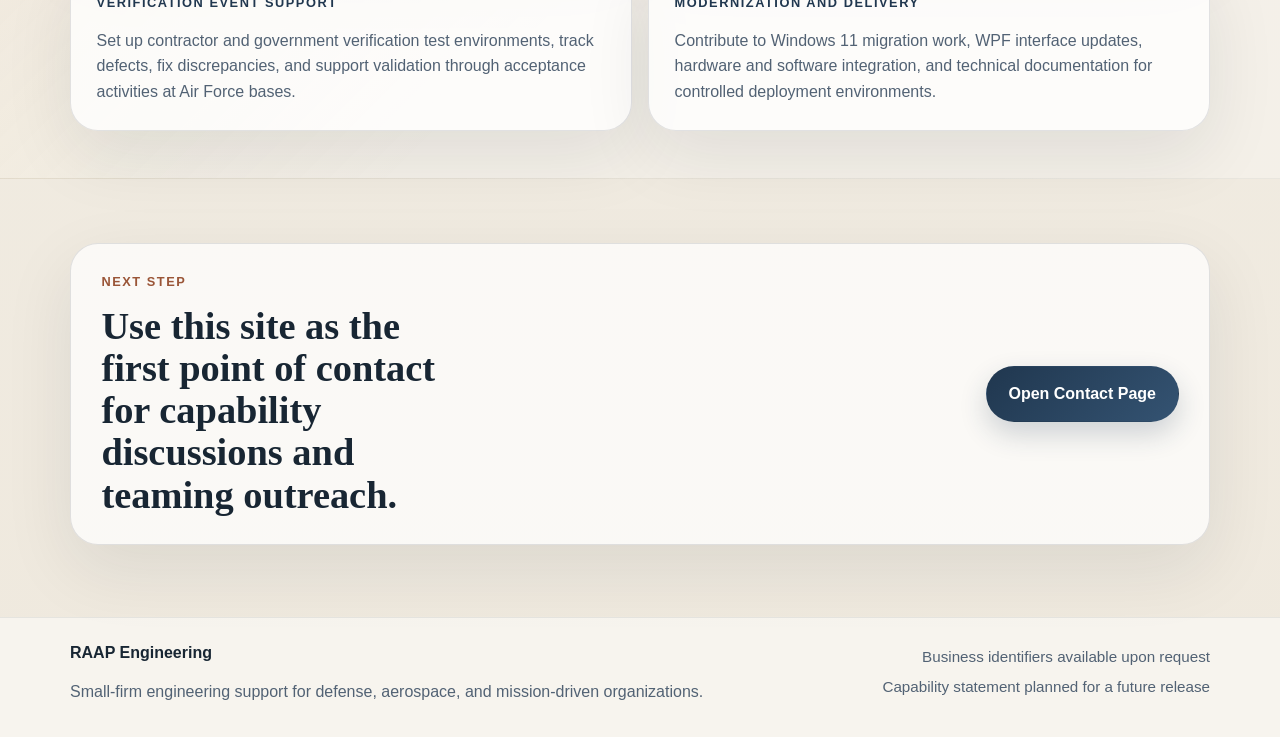
==== commit 0abdf79c: "teaked names" ====
--- a/index.html
+++ b/index.html
@@ -172,7 +172,7 @@
         </div>
         <div class="credibility-stack">
           <div class="credibility-card">
-            <h3>Mark Gibson, Co-Owner</h3>
+            <h3>Mark Gibson</h3>
             <p>
               Mark Gibson brings decades of experience across aerospace, defense, systems engineering, verification,
               architecture assessment, and technical policy support. His background includes Air Force, NASA, Missile
@@ -185,7 +185,7 @@
             </ul>
           </div>
           <div class="credibility-card">
-            <h3>Eric Gibson, Co-Owner</h3>
+            <h3>Eric Gibson</h3>
             <p>
               Eric Gibson supports aerospace simulation systems in U.S. Air Force training environments, with
               experience in software development, verification support, technical documentation, discrepancy
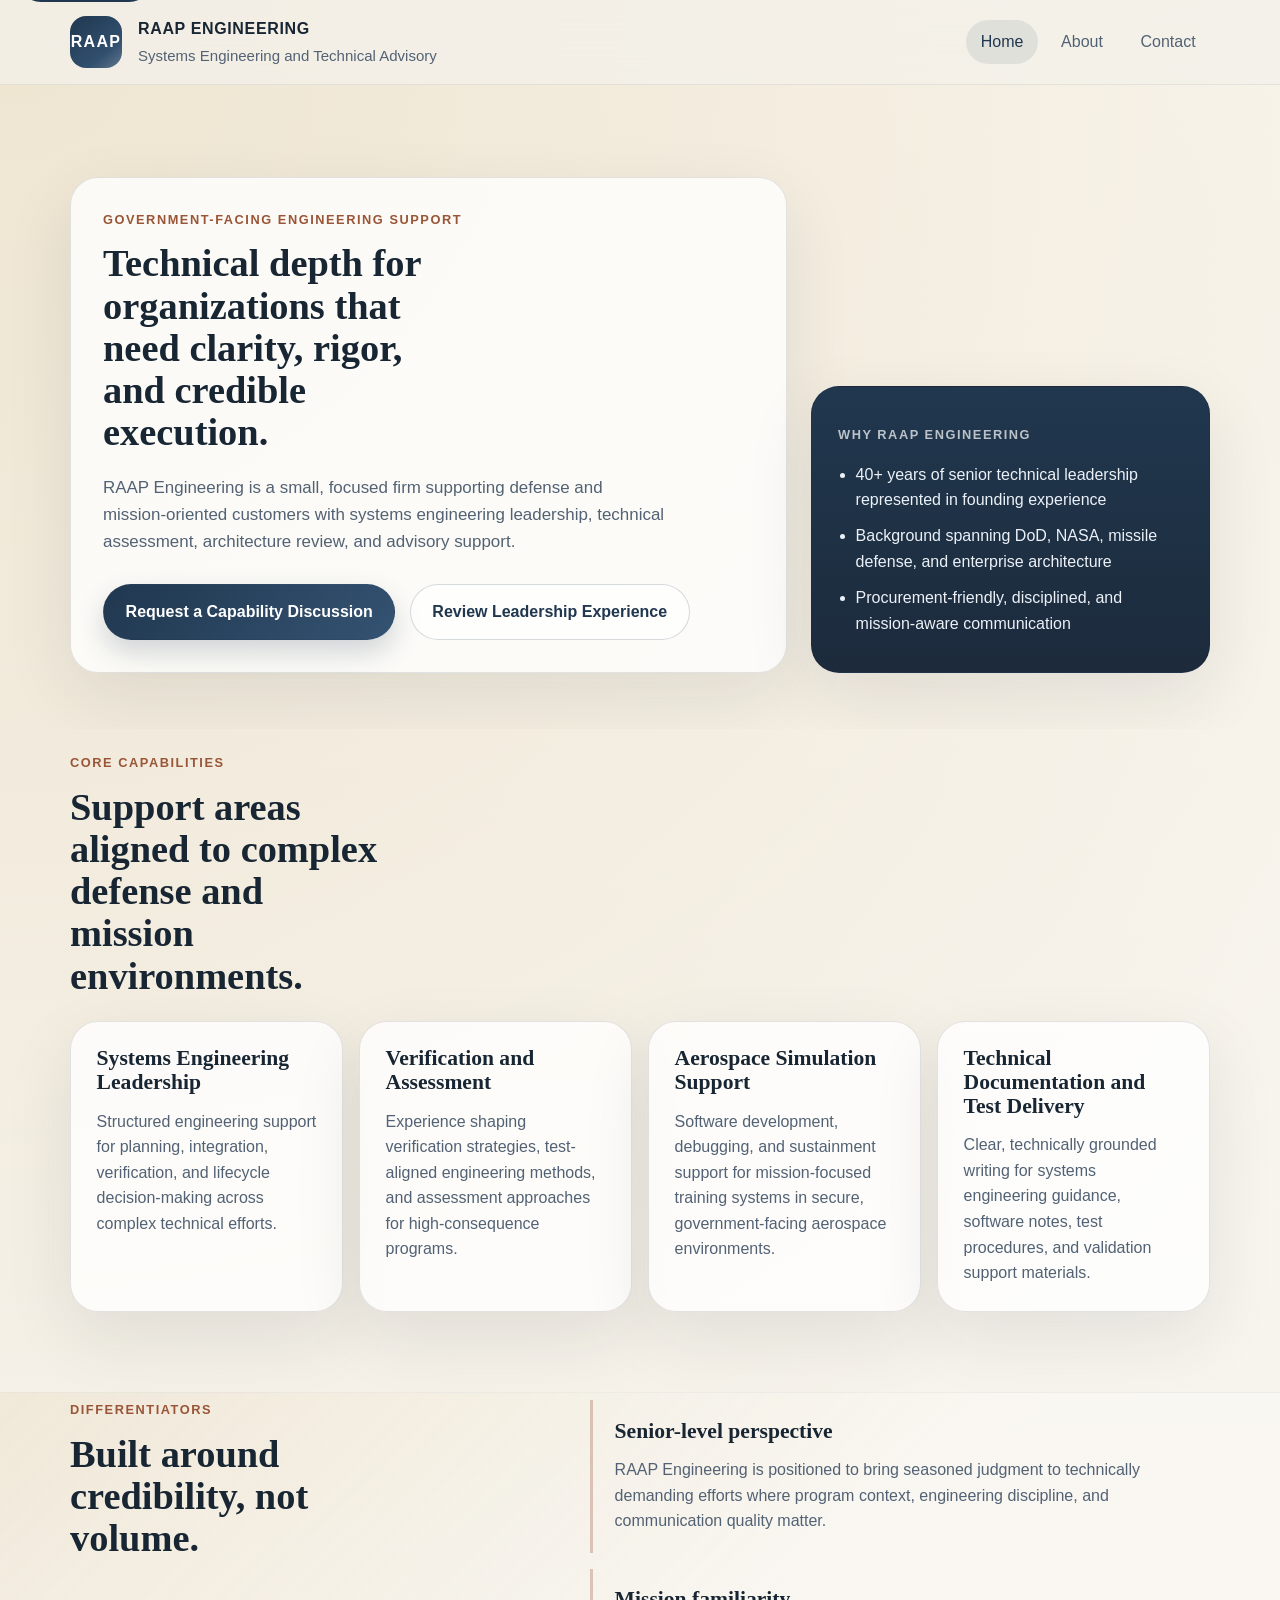
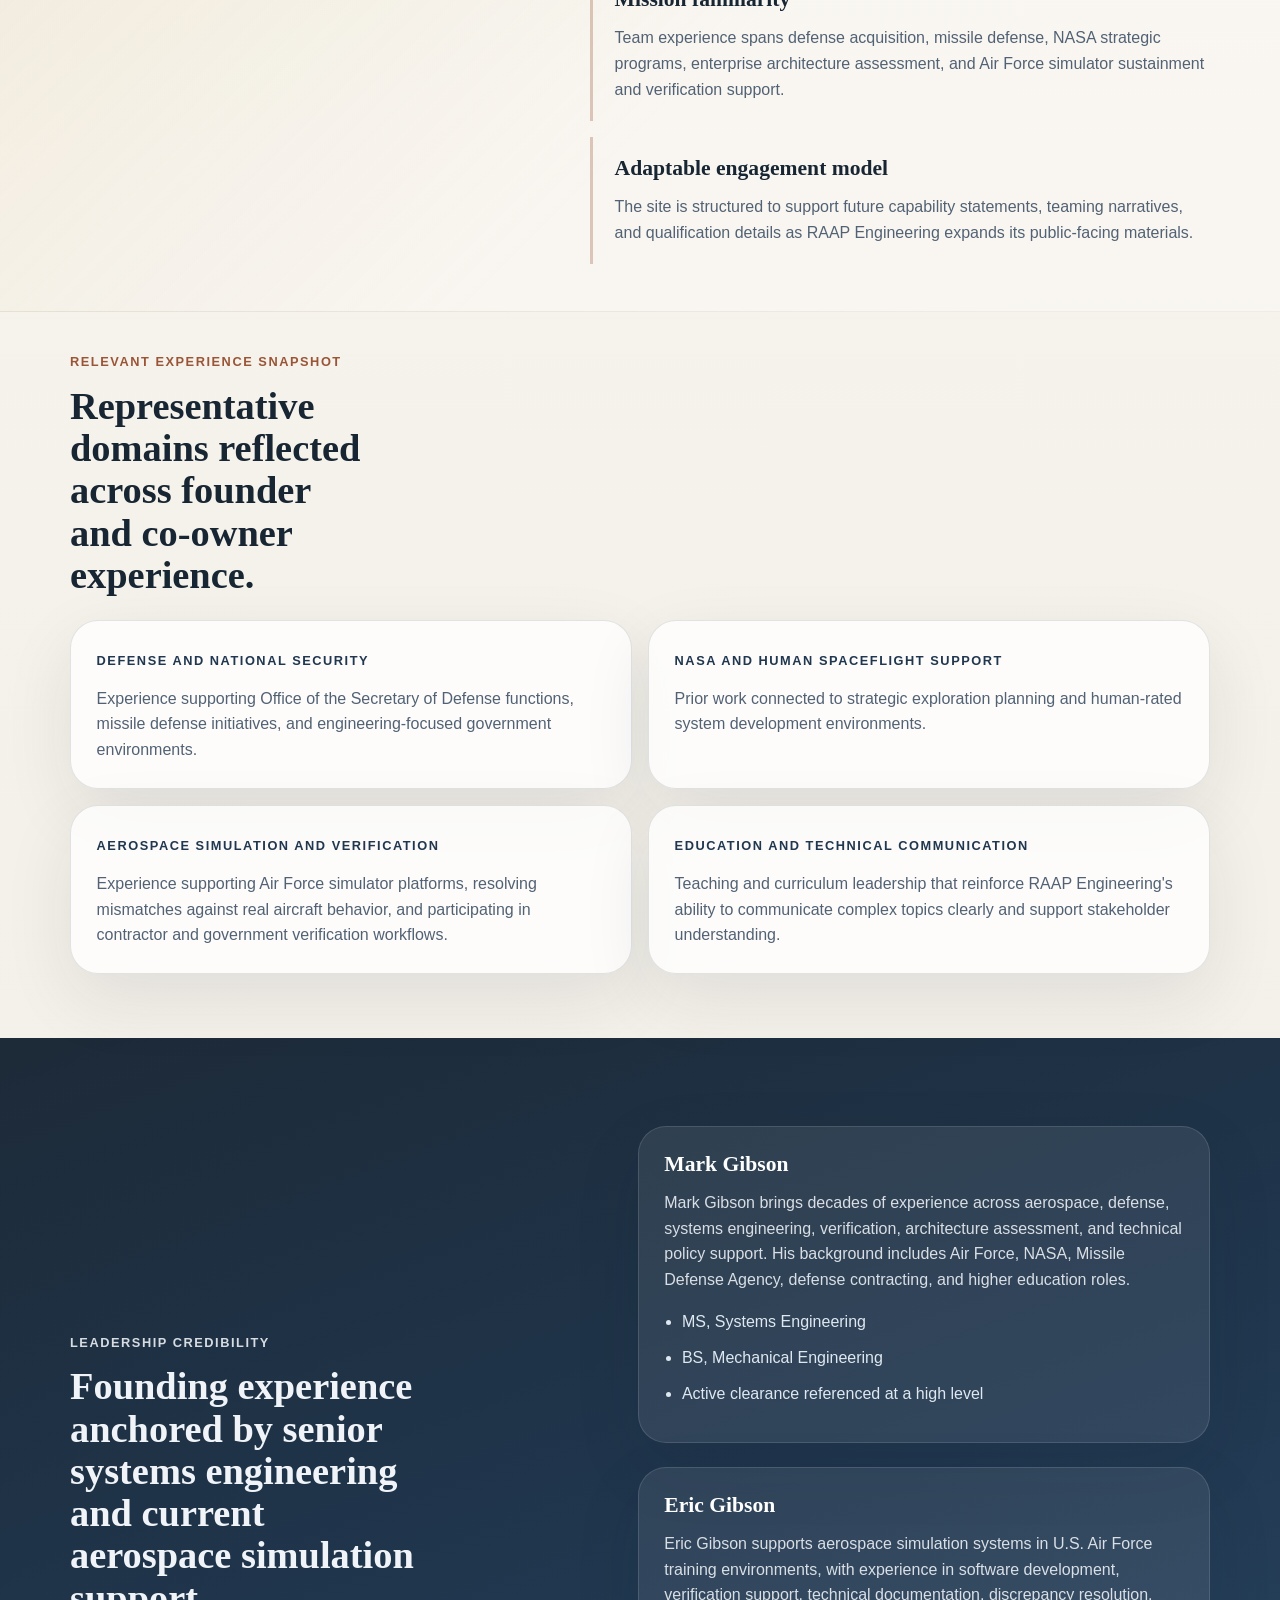
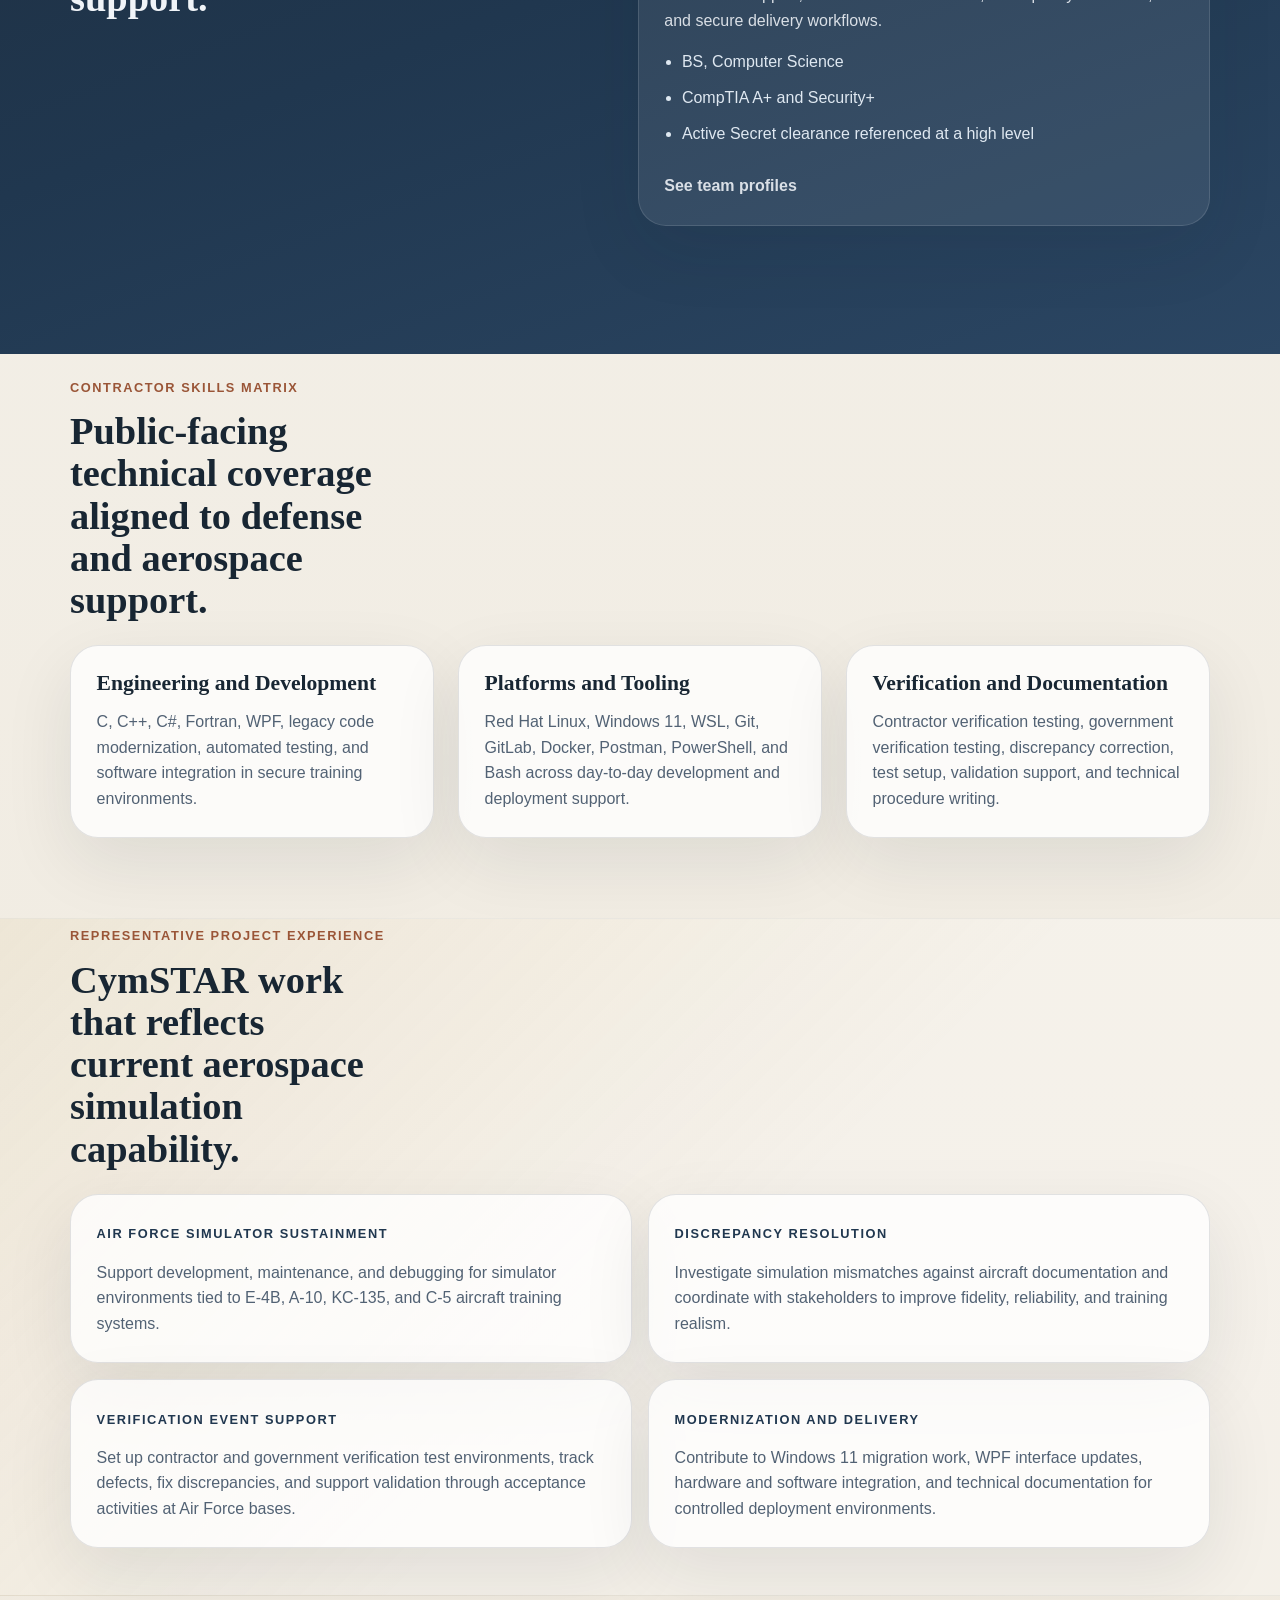
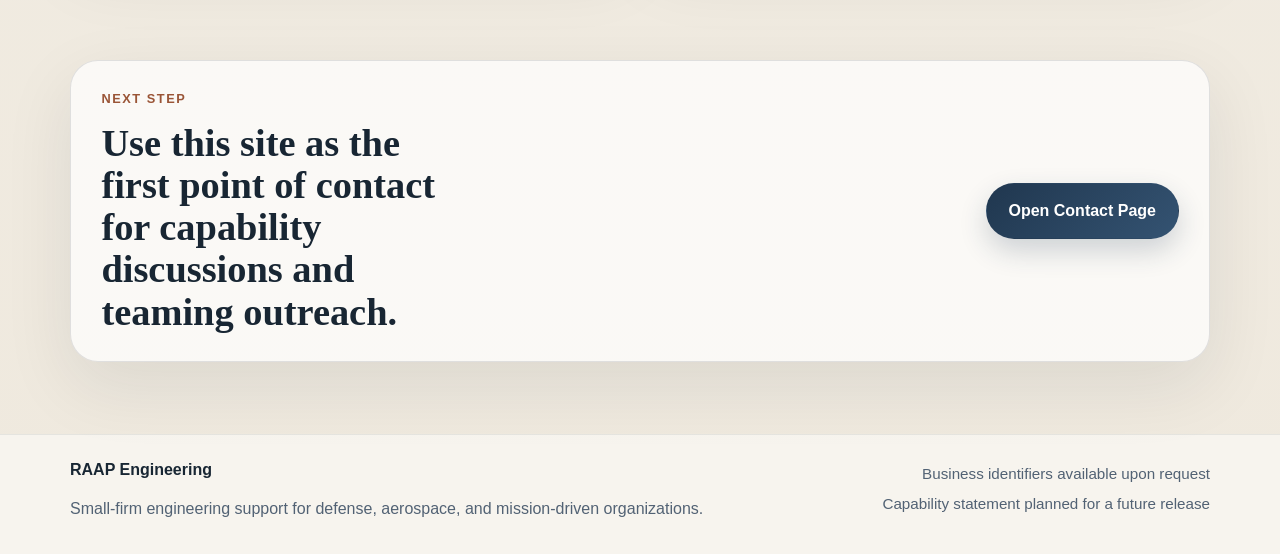
==== commit 04e8c248: "changed heading" ====
--- a/index.html
+++ b/index.html
@@ -34,7 +34,7 @@
       <div class="shell hero-grid">
         <div class="hero-copy">
           <p class="eyebrow">Government-Facing Engineering Support</p>
-          <h1>Technical depth for organizations that need clarity, rigor, and credible execution.</h1>
+          <h2>Technical depth for organizations that need clarity, rigor, and credible execution.</h2>
           <p class="lead">
             RAAP Engineering is a small, focused firm supporting defense and mission-oriented customers with
             systems engineering leadership, technical assessment, architecture review, and advisory support.
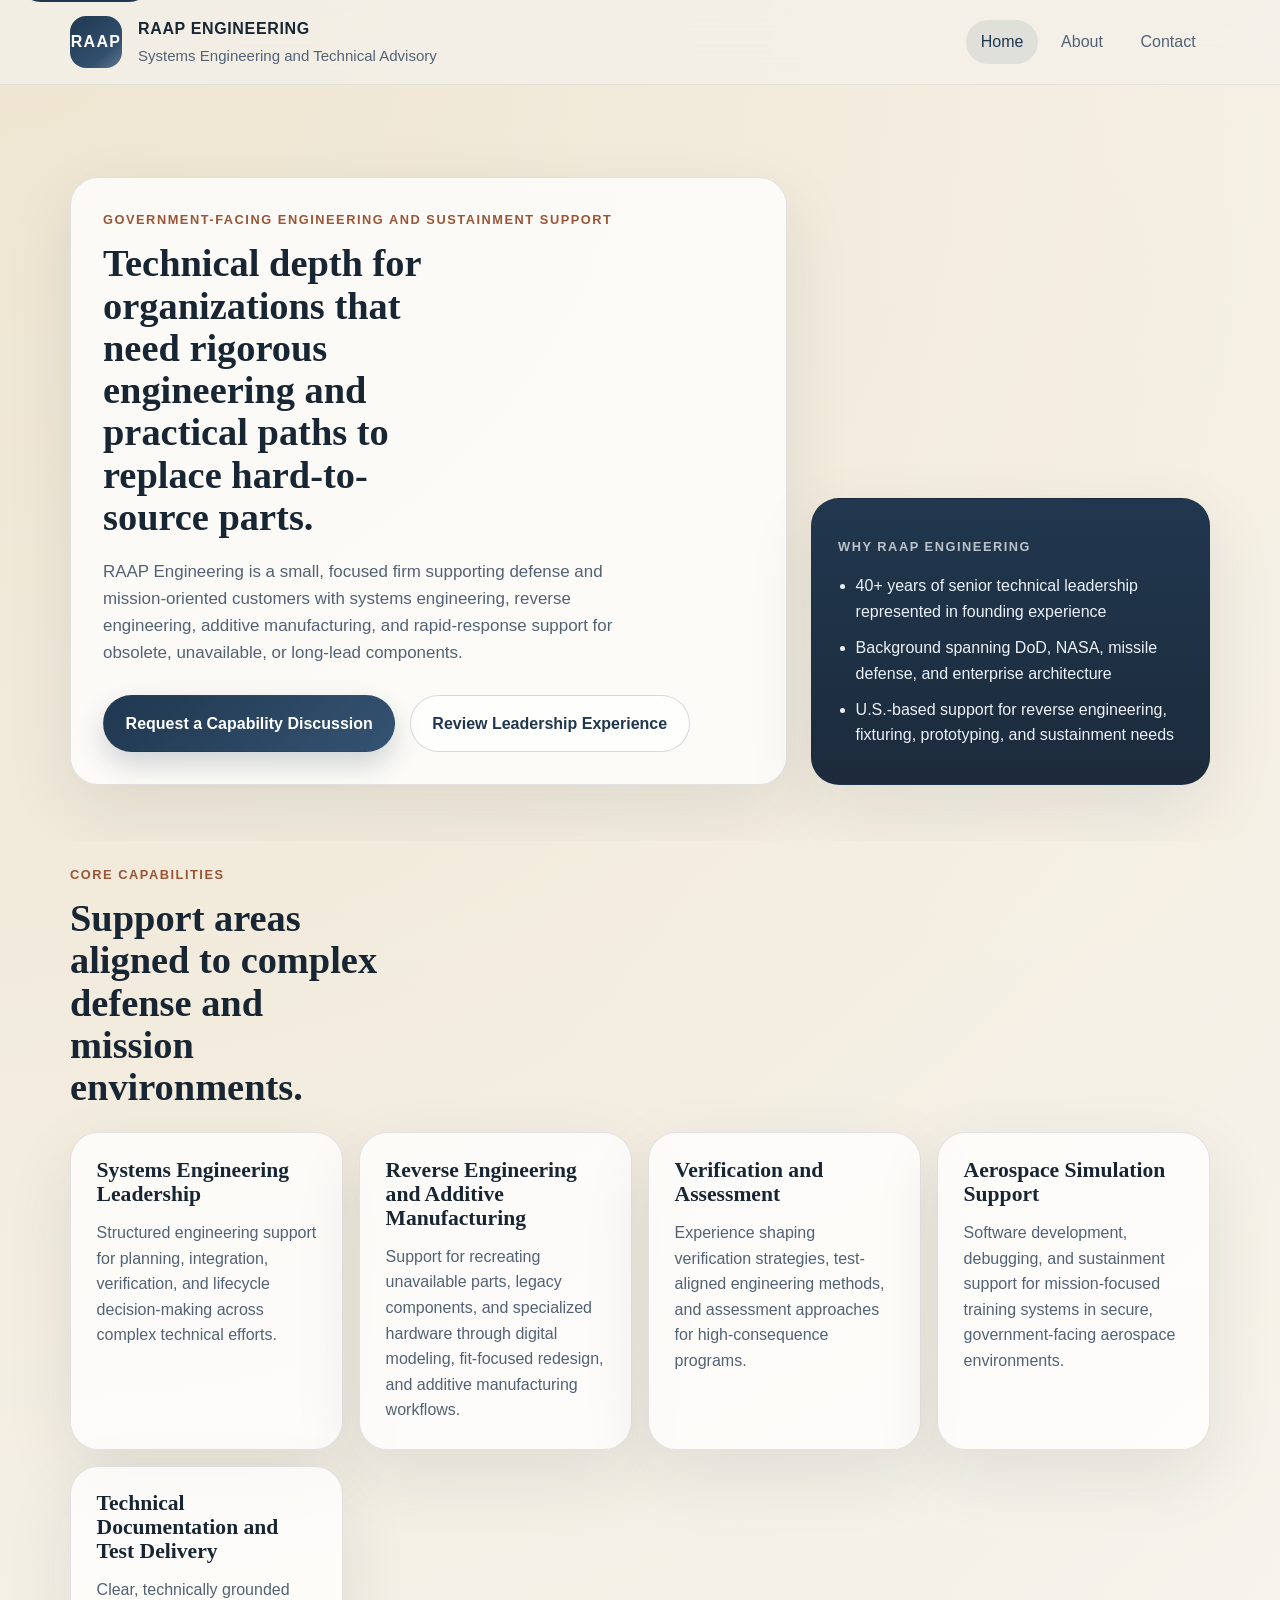
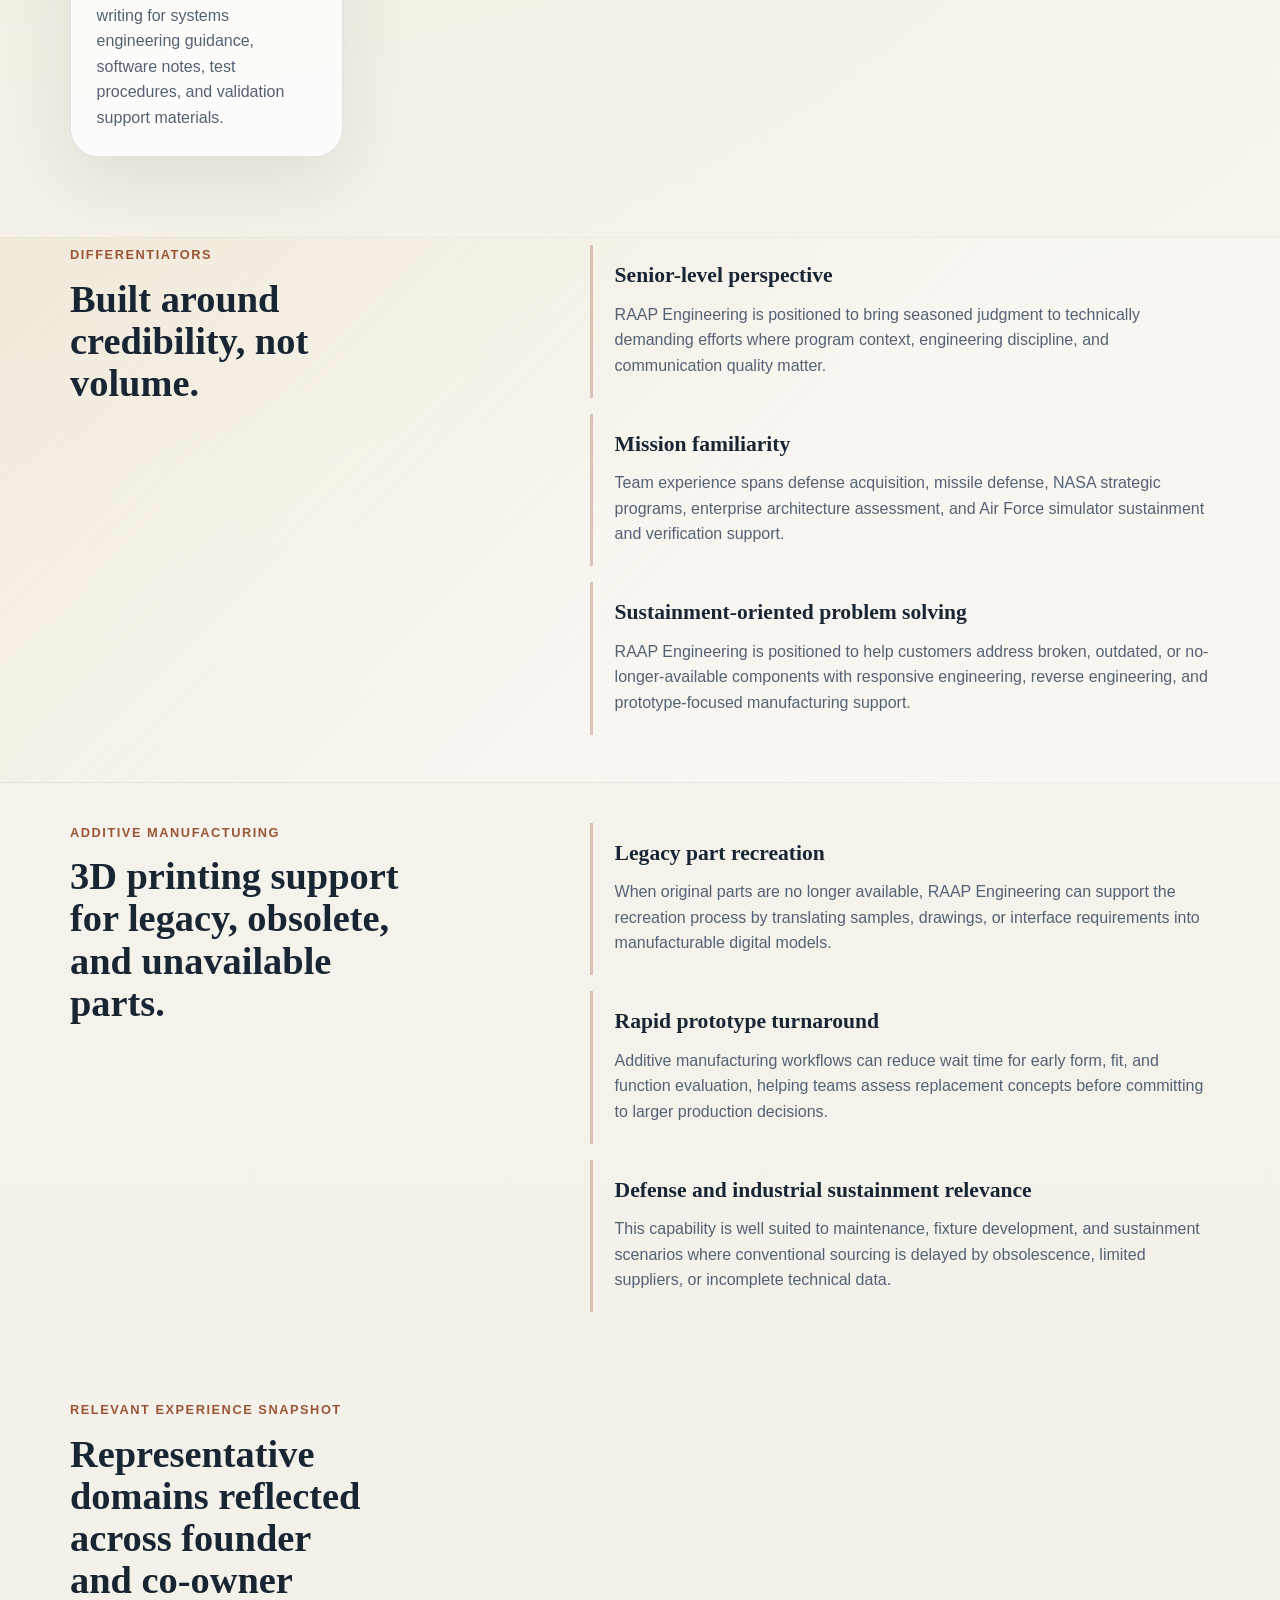
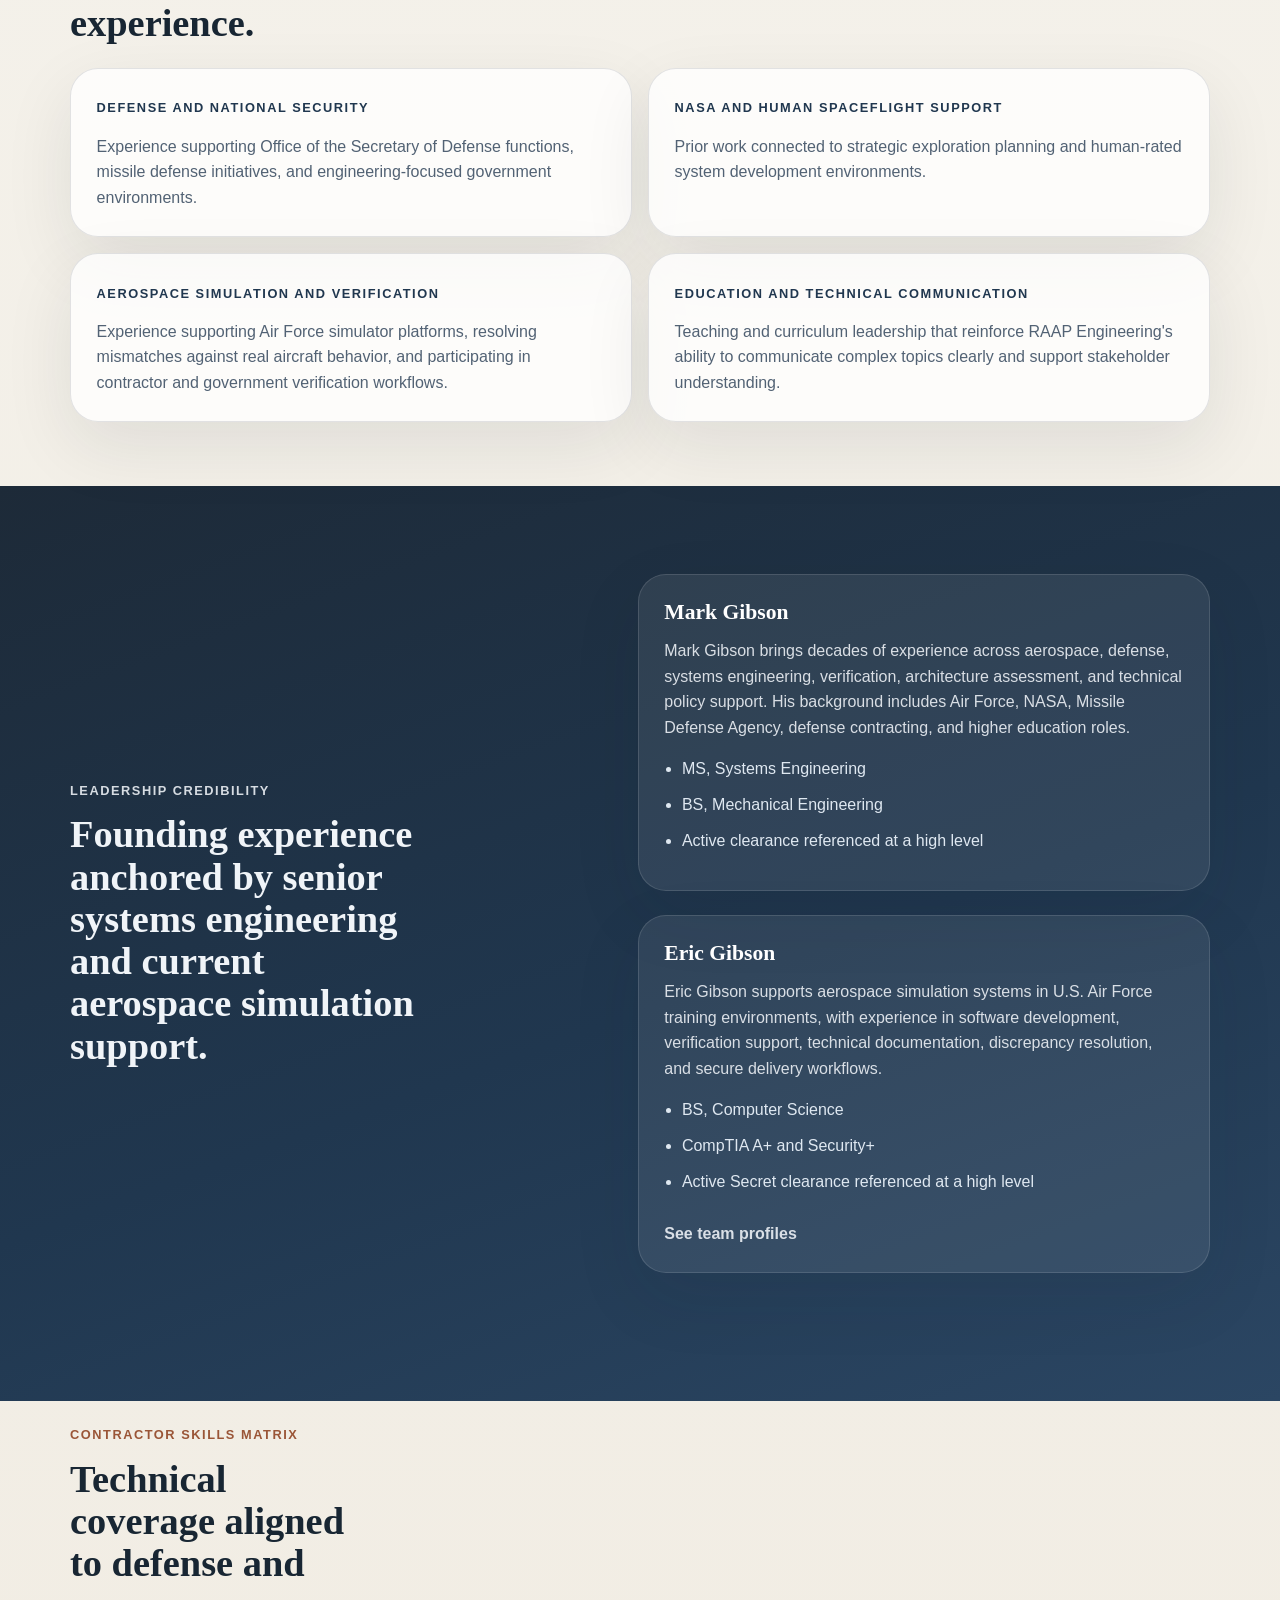
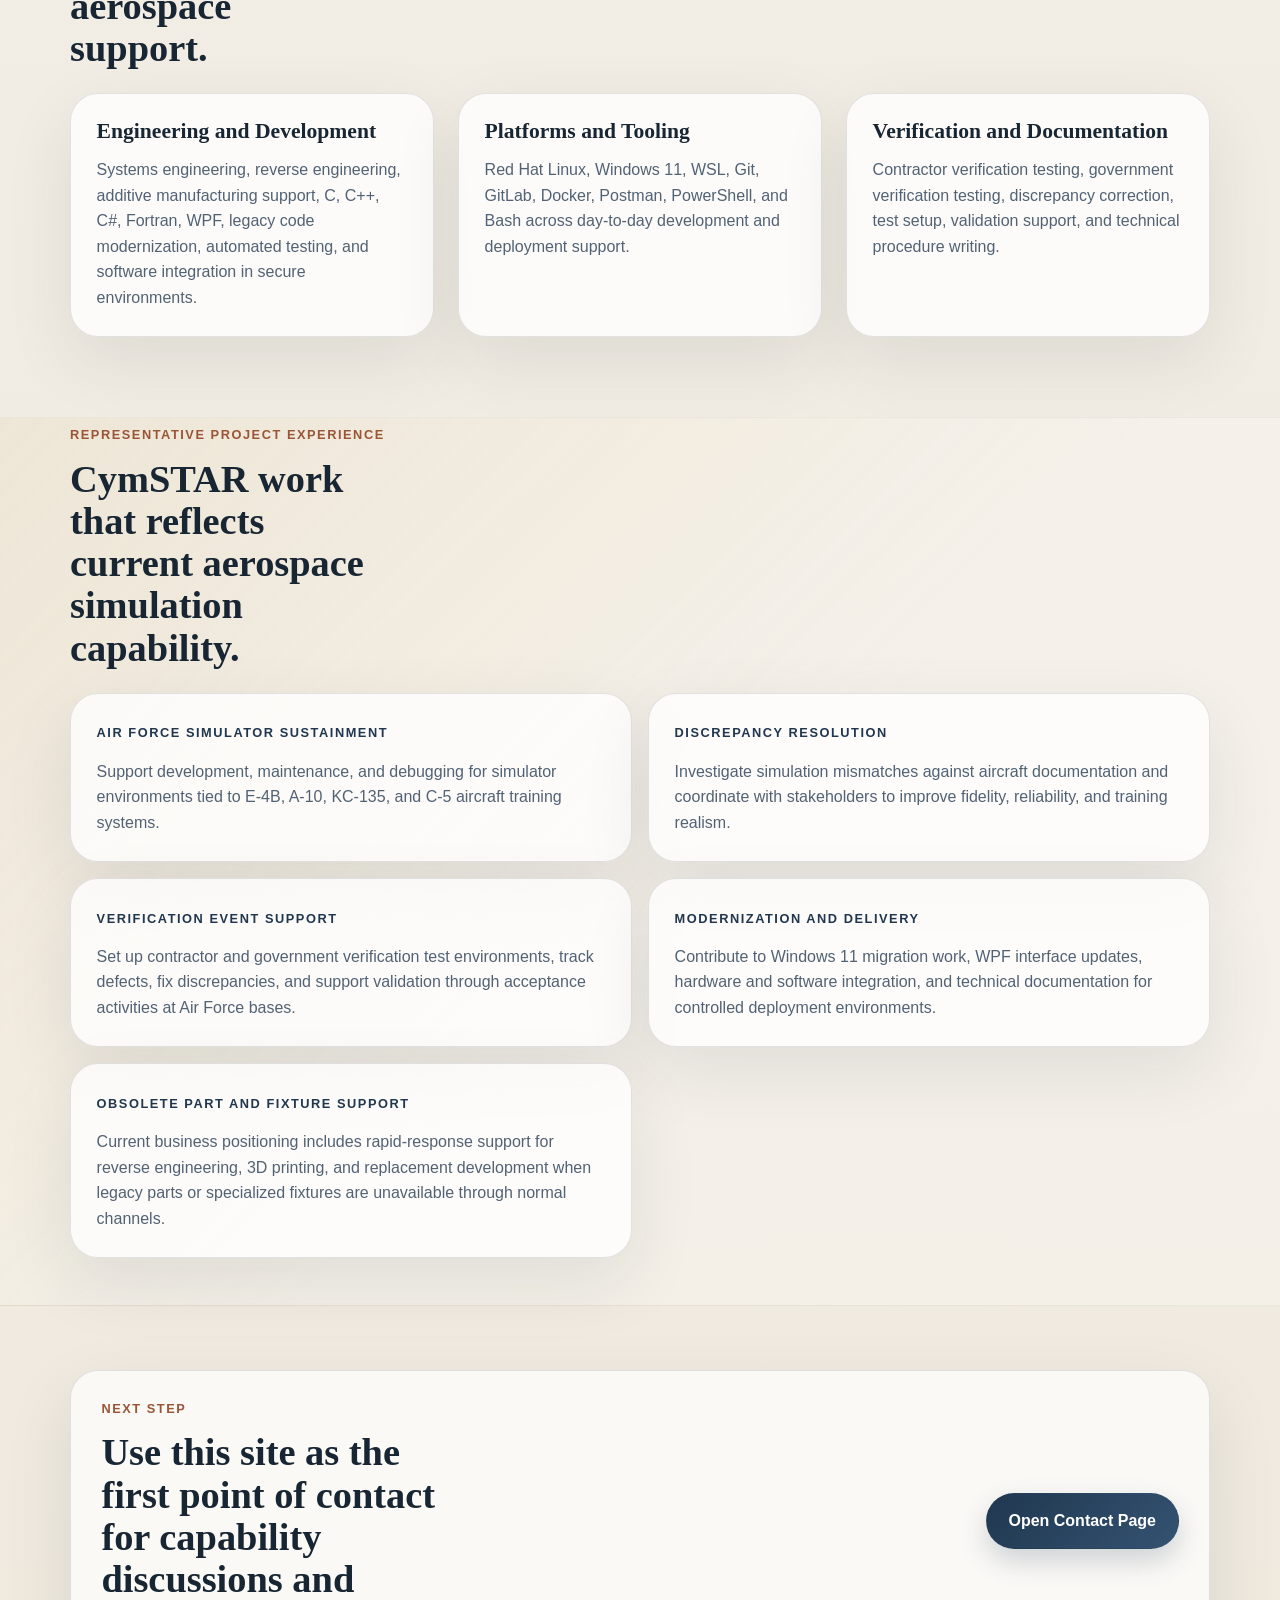
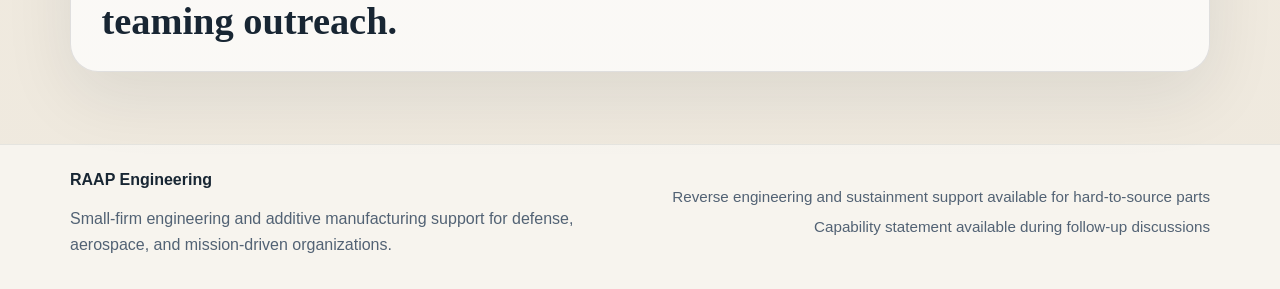
==== commit a2b4990e: "Update site contact info and messaging" ====
--- a/index.html
+++ b/index.html
@@ -5,9 +5,9 @@
   <meta name="viewport" content="width=device-width, initial-scale=1.0">
   <meta
     name="description"
-    content="RAAP Engineering supports government and defense stakeholders with systems engineering, technical assessment, architecture review, and mission-focused advisory services."
+    content="RAAP Engineering supports government and defense stakeholders with systems engineering, reverse engineering, additive manufacturing, and mission-focused sustainment services."
   >
-  <title>RAAP Engineering | Systems Engineering and Technical Advisory</title>
+  <title>RAAP Engineering | Engineering, Reverse Engineering, and Additive Manufacturing</title>
   <link rel="stylesheet" href="styles.css">
 </head>
 <body>
@@ -33,11 +33,12 @@
     <section class="hero">
       <div class="shell hero-grid">
         <div class="hero-copy">
-          <p class="eyebrow">Government-Facing Engineering Support</p>
-          <h2>Technical depth for organizations that need clarity, rigor, and credible execution.</h2>
+          <p class="eyebrow">Government-Facing Engineering and Sustainment Support</p>
+          <h2>Technical depth for organizations that need rigorous engineering and practical paths to replace hard-to-source parts.</h2>
           <p class="lead">
             RAAP Engineering is a small, focused firm supporting defense and mission-oriented customers with
-            systems engineering leadership, technical assessment, architecture review, and advisory support.
+            systems engineering, reverse engineering, additive manufacturing, and rapid-response support for
+            obsolete, unavailable, or long-lead components.
           </p>
           <div class="hero-actions">
             <a class="button button-primary" href="contact.html">Request a Capability Discussion</a>
@@ -49,7 +50,7 @@
           <ul class="panel-list">
             <li>40+ years of senior technical leadership represented in founding experience</li>
             <li>Background spanning DoD, NASA, missile defense, and enterprise architecture</li>
-            <li>Procurement-friendly, disciplined, and mission-aware communication</li>
+            <li>U.S.-based support for reverse engineering, fixturing, prototyping, and sustainment needs</li>
           </ul>
         </aside>
       </div>
@@ -70,6 +71,13 @@
             </p>
           </article>
           <article class="card">
+            <h3>Reverse Engineering and Additive Manufacturing</h3>
+            <p>
+              Support for recreating unavailable parts, legacy components, and specialized hardware through digital
+              modeling, fit-focused redesign, and additive manufacturing workflows.
+            </p>
+          </article>
+          <article class="card">
             <h3>Verification and Assessment</h3>
             <p>
               Experience shaping verification strategies, test-aligned engineering methods, and assessment approaches
@@ -116,10 +124,42 @@
             </p>
           </article>
           <article class="feature">
-            <h3>Adaptable engagement model</h3>
-            <p>
-              The site is structured to support future capability statements, teaming narratives, and qualification
-              details as RAAP Engineering expands its public-facing materials.
+            <h3>Sustainment-oriented problem solving</h3>
+            <p>
+              RAAP Engineering is positioned to help customers address broken, outdated, or no-longer-available
+              components with responsive engineering, reverse engineering, and prototype-focused manufacturing support.
+            </p>
+          </article>
+        </div>
+      </div>
+    </section>
+
+    <section class="section">
+      <div class="shell split-layout">
+        <div>
+          <p class="eyebrow">Additive Manufacturing</p>
+          <h2>3D printing support for legacy, obsolete, and unavailable parts.</h2>
+        </div>
+        <div class="stack">
+          <article class="feature">
+            <h3>Legacy part recreation</h3>
+            <p>
+              When original parts are no longer available, RAAP Engineering can support the recreation process by
+              translating samples, drawings, or interface requirements into manufacturable digital models.
+            </p>
+          </article>
+          <article class="feature">
+            <h3>Rapid prototype turnaround</h3>
+            <p>
+              Additive manufacturing workflows can reduce wait time for early form, fit, and function evaluation,
+              helping teams assess replacement concepts before committing to larger production decisions.
+            </p>
+          </article>
+          <article class="feature">
+            <h3>Defense and industrial sustainment relevance</h3>
+            <p>
+              This capability is well suited to maintenance, fixture development, and sustainment scenarios where
+              conventional sourcing is delayed by obsolescence, limited suppliers, or incomplete technical data.
             </p>
           </article>
         </div>
@@ -206,14 +246,14 @@
       <div class="shell">
         <div class="section-heading">
           <p class="eyebrow">Contractor Skills Matrix</p>
-          <h2>Public-facing technical coverage aligned to defense and aerospace support.</h2>
+          <h2>Technical coverage aligned to defense and aerospace support.</h2>
         </div>
         <div class="matrix-grid">
           <article class="card">
             <h3>Engineering and Development</h3>
             <p>
-              C, C++, C#, Fortran, WPF, legacy code modernization, automated testing, and software integration in
-              secure training environments.
+              Systems engineering, reverse engineering, additive manufacturing support, C, C++, C#, Fortran, WPF,
+              legacy code modernization, automated testing, and software integration in secure environments.
             </p>
           </article>
           <article class="card">
@@ -269,6 +309,13 @@
               technical documentation for controlled deployment environments.
             </p>
           </article>
+          <article class="timeline-card">
+            <span class="timeline-label">Obsolete Part and Fixture Support</span>
+            <p>
+              Current business positioning includes rapid-response support for reverse engineering, 3D printing, and
+              replacement development when legacy parts or specialized fixtures are unavailable through normal channels.
+            </p>
+          </article>
         </div>
       </div>
     </section>
@@ -288,11 +335,11 @@
     <div class="shell footer-shell">
       <div>
         <strong>RAAP Engineering</strong>
-        <p>Small-firm engineering support for defense, aerospace, and mission-driven organizations.</p>
+        <p>Small-firm engineering and additive manufacturing support for defense, aerospace, and mission-driven organizations.</p>
       </div>
       <div class="footer-meta">
-        <span>Business identifiers available upon request</span>
-        <span>Capability statement planned for a future release</span>
+        <span>Reverse engineering and sustainment support available for hard-to-source parts</span>
+        <span>Capability statement available during follow-up discussions</span>
       </div>
     </div>
   </footer>
--- a/styles.css
+++ b/styles.css
@@ -207,7 +207,7 @@
 .panel-kicker,
 .timeline-label,
 .detail-block span,
-.contact-placeholder span,
+.contact-detail span,
 .identifier-list span {
   font-size: 0.8rem;
   letter-spacing: 0.12em;
@@ -229,8 +229,8 @@
 }
 
 h1 {
-  font-size: clamp(2.8rem, 4vw, 4.6rem);
-  max-width: 12ch;
+  font-size: clamp(2.2rem, 3.3vw, 3.6rem);
+  max-width: 14ch;
 }
 
 h2 {
@@ -468,7 +468,7 @@
 }
 
 .detail-block,
-.contact-placeholder,
+.contact-detail,
 .identifier-list div {
   display: flex;
   flex-direction: column;
@@ -479,18 +479,14 @@
 }
 
 .detail-block strong,
-.contact-placeholder strong,
+.contact-detail strong,
 .identifier-list strong {
   font-size: 1rem;
 }
 
-.placeholder-card {
+.profile-card-soft {
   background:
     linear-gradient(180deg, rgba(255, 255, 255, 0.82), rgba(245, 240, 232, 0.96));
-}
-
-.placeholder-note {
-  font-style: italic;
 }
 
 .identifier-list {
@@ -570,7 +566,7 @@
   }
 
   h1 {
-    font-size: clamp(2.4rem, 11vw, 3.4rem);
+    font-size: clamp(2rem, 8vw, 2.8rem);
   }
 
   h2 {
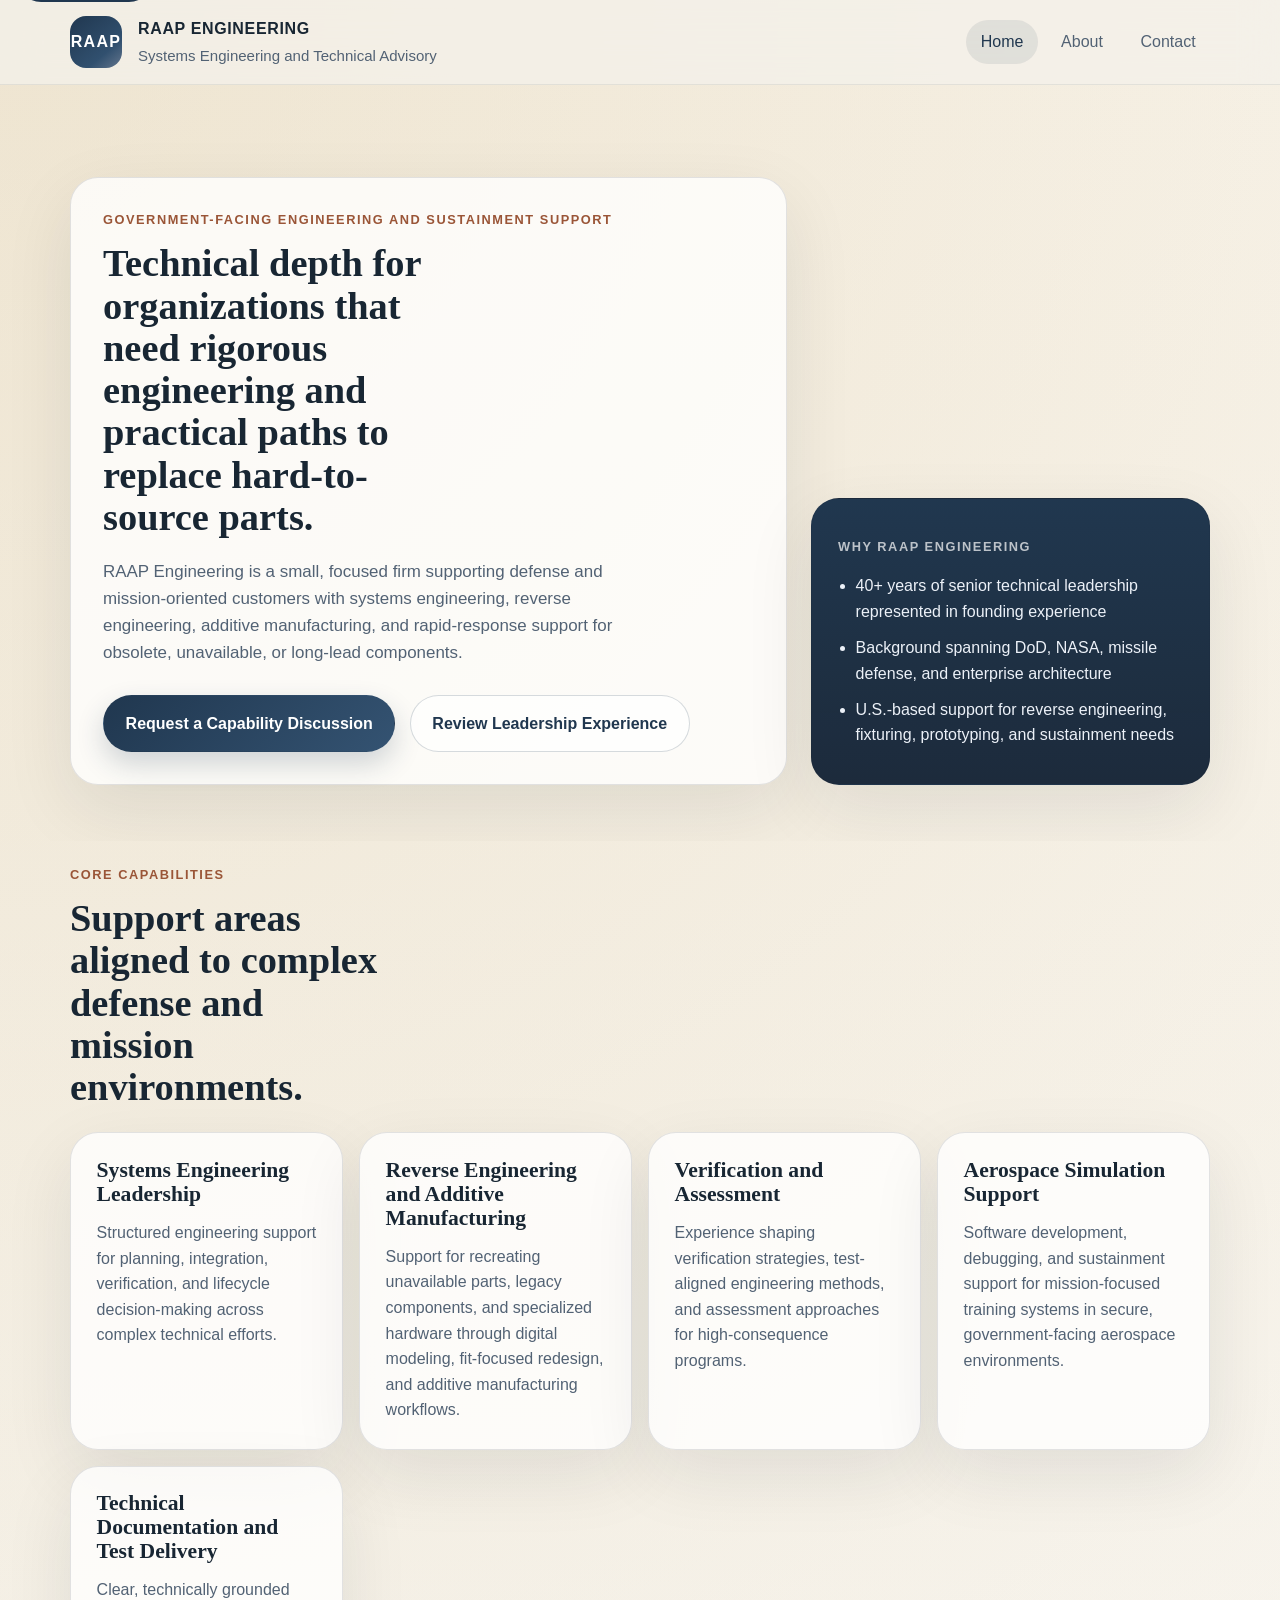
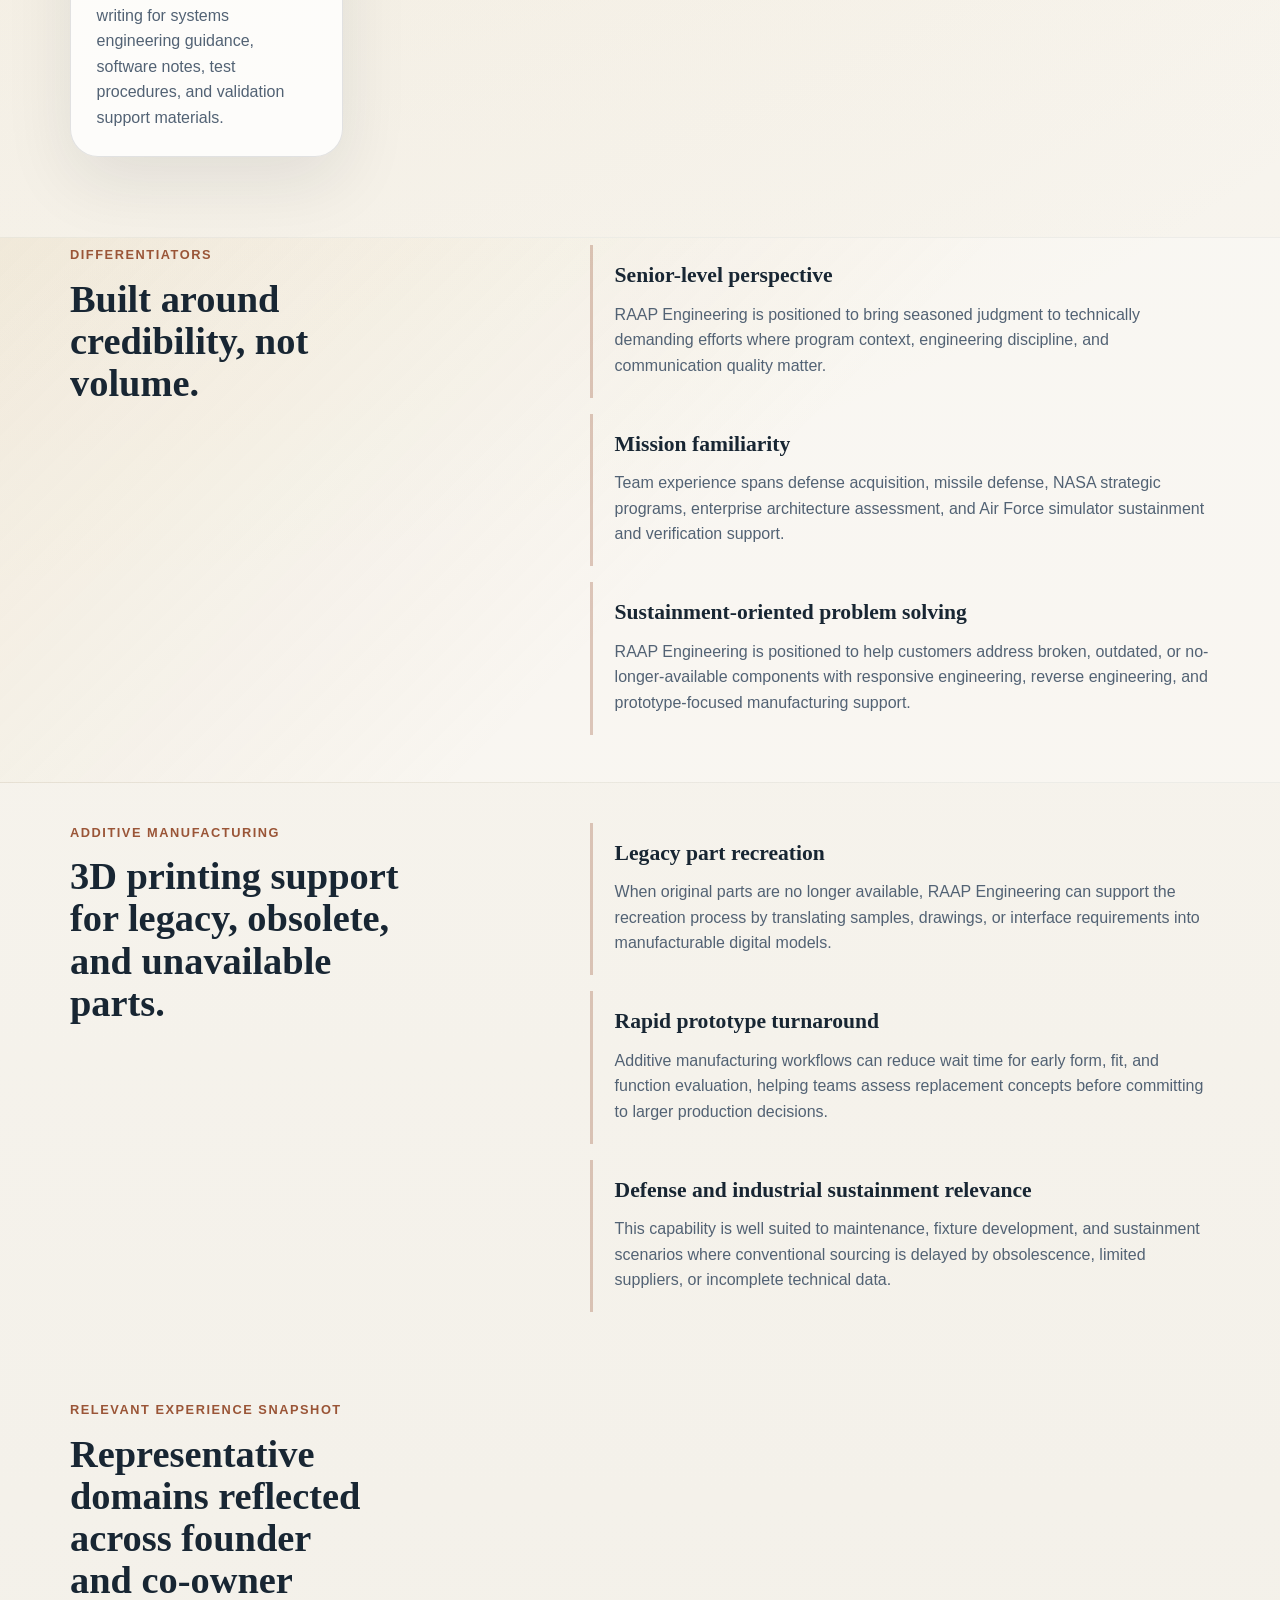
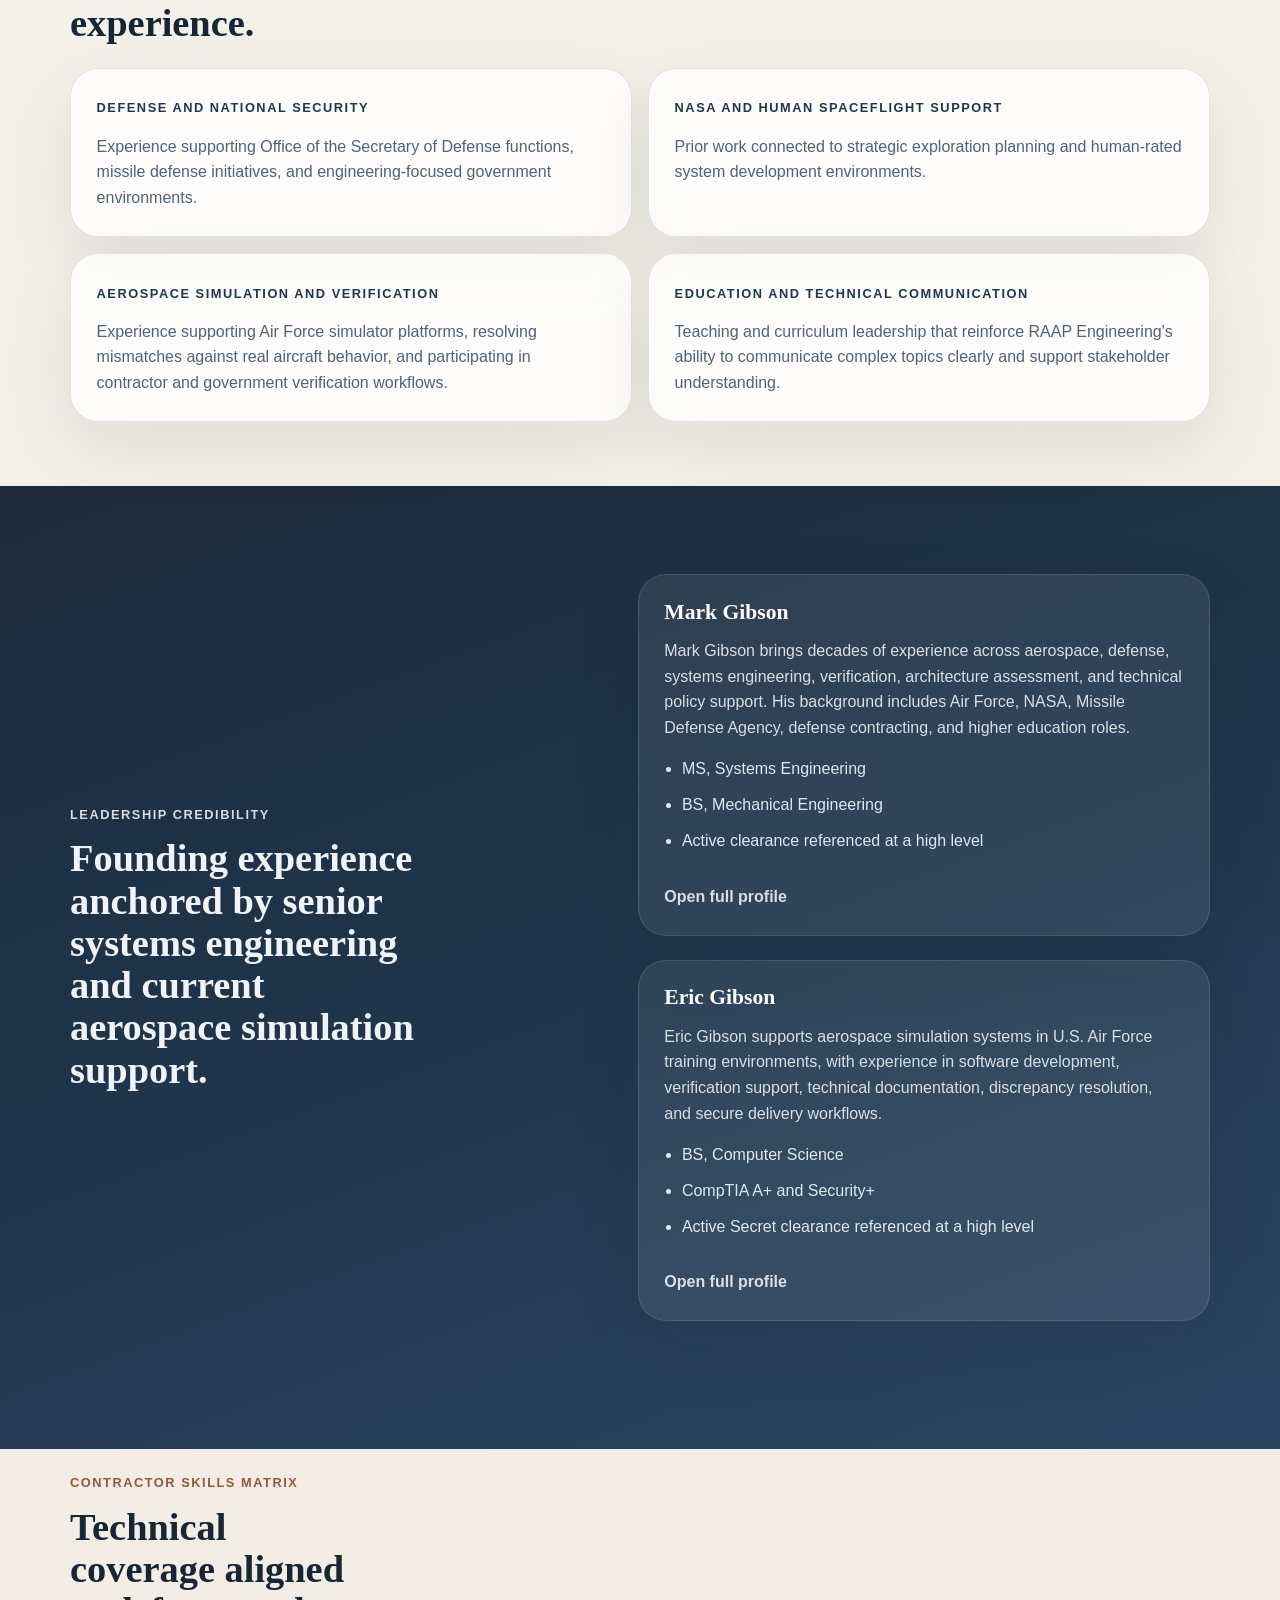
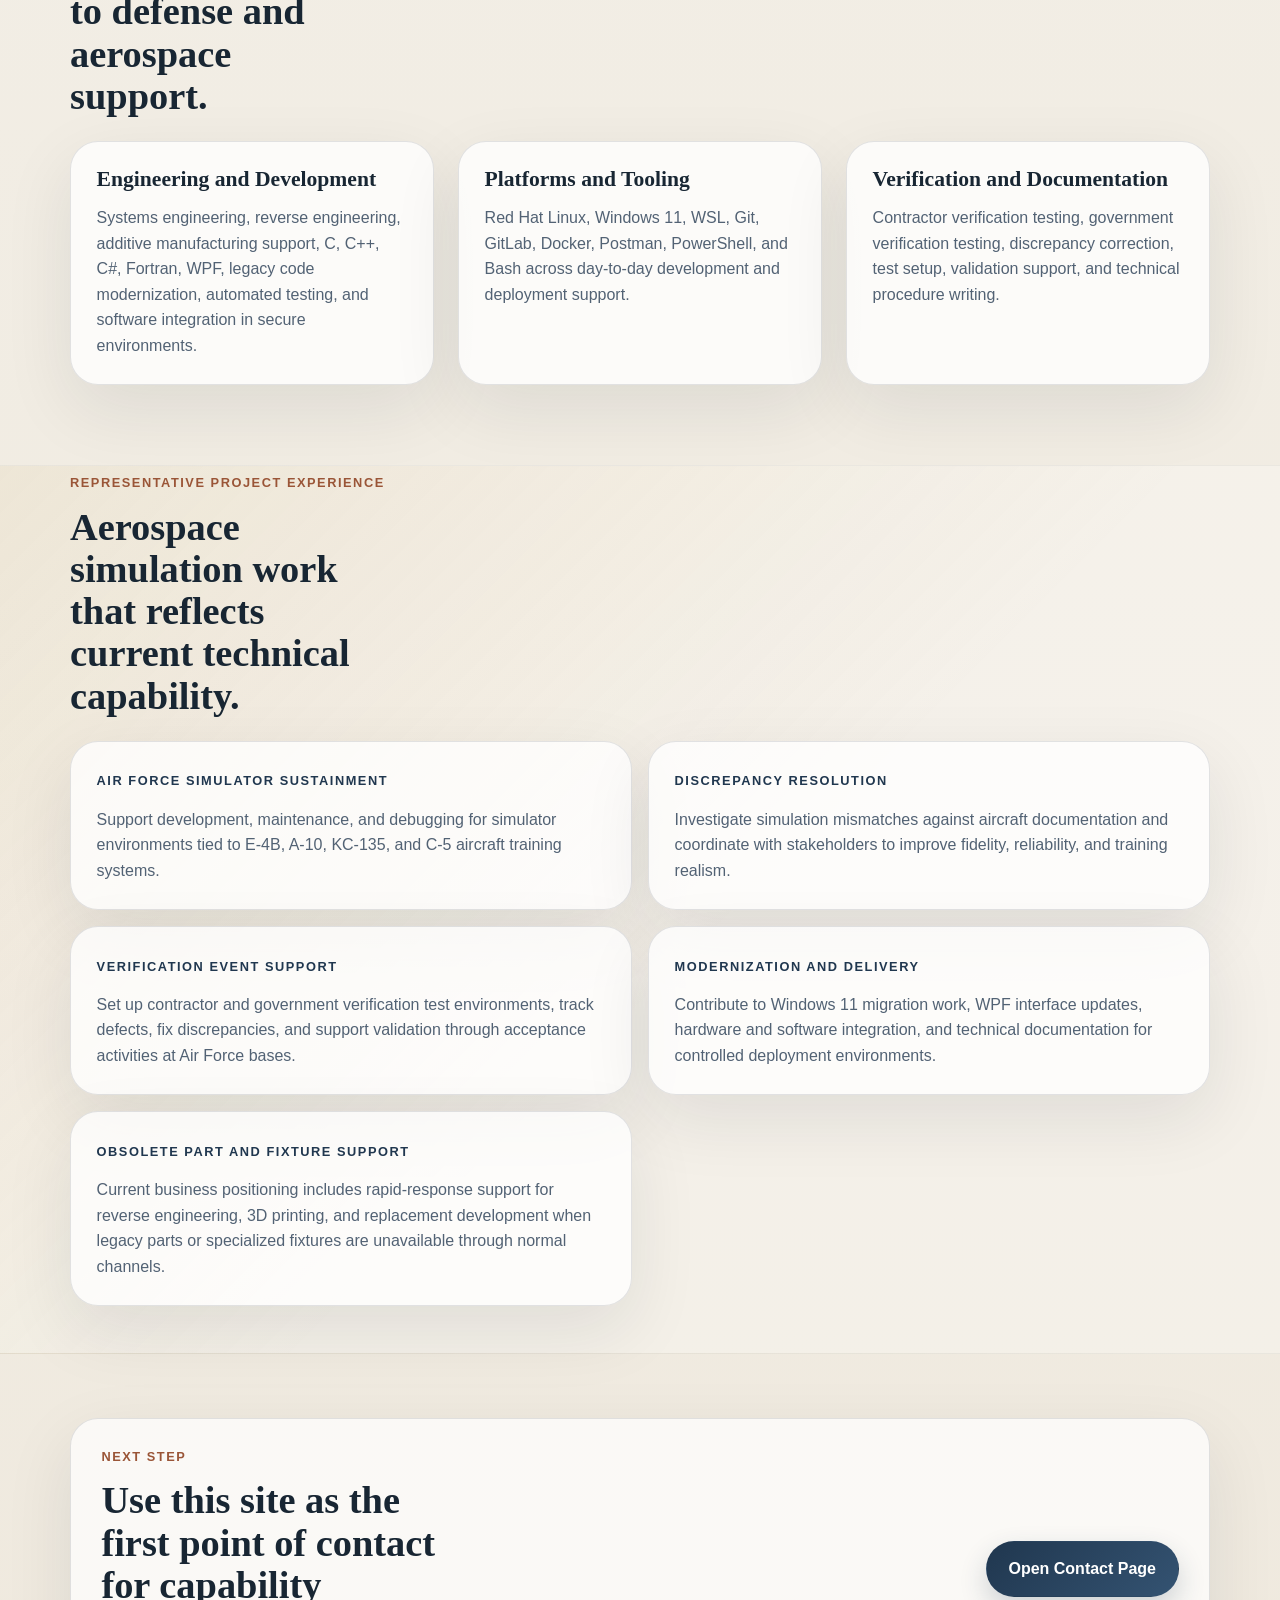
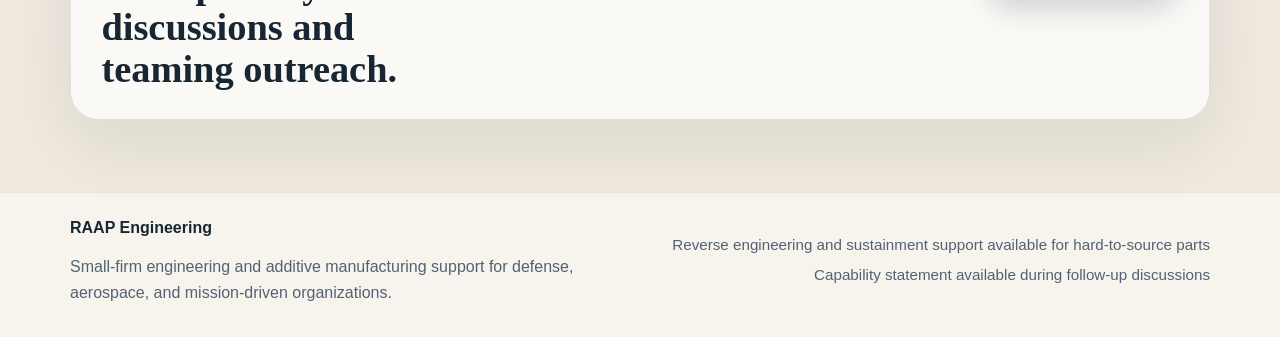
==== commit a13fb5bd: "Add detailed team profile pages" ====
--- a/index.html
+++ b/index.html
@@ -211,7 +211,7 @@
           <h2>Founding experience anchored by senior systems engineering and current aerospace simulation support.</h2>
         </div>
         <div class="credibility-stack">
-          <div class="credibility-card">
+          <a class="credibility-card person-link-card" href="mark-gibson.html" aria-label="Read Mark Gibson profile">
             <h3>Mark Gibson</h3>
             <p>
               Mark Gibson brings decades of experience across aerospace, defense, systems engineering, verification,
@@ -223,8 +223,9 @@
               <li>BS, Mechanical Engineering</li>
               <li>Active clearance referenced at a high level</li>
             </ul>
-          </div>
-          <div class="credibility-card">
+            <span class="text-link">Open full profile</span>
+          </a>
+          <a class="credibility-card person-link-card" href="eric-gibson.html" aria-label="Read Eric Gibson profile">
             <h3>Eric Gibson</h3>
             <p>
               Eric Gibson supports aerospace simulation systems in U.S. Air Force training environments, with
@@ -236,8 +237,8 @@
               <li>CompTIA A+ and Security+</li>
               <li>Active Secret clearance referenced at a high level</li>
             </ul>
-            <a class="text-link" href="about.html">See team profiles</a>
-          </div>
+            <span class="text-link">Open full profile</span>
+          </a>
         </div>
       </div>
     </section>
@@ -278,7 +279,7 @@
       <div class="shell">
         <div class="section-heading">
           <p class="eyebrow">Representative Project Experience</p>
-          <h2>CymSTAR work that reflects current aerospace simulation capability.</h2>
+          <h2>Aerospace simulation work that reflects current technical capability.</h2>
         </div>
         <div class="timeline-grid">
           <article class="timeline-card">
--- a/styles.css
+++ b/styles.css
@@ -437,6 +437,27 @@
   color: #dfe8f1;
 }
 
+.person-link-card {
+  display: block;
+  transition: transform 180ms ease, box-shadow 180ms ease, border-color 180ms ease;
+}
+
+.person-link-card:hover,
+.person-link-card:focus-visible {
+  transform: translateY(-3px);
+  border-color: rgba(198, 167, 102, 0.55);
+  box-shadow: 0 28px 60px rgba(21, 32, 43, 0.16);
+}
+
+.person-link-card:focus-visible {
+  outline: 3px solid rgba(198, 167, 102, 0.35);
+  outline-offset: 3px;
+}
+
+.person-link-card .text-link {
+  margin-top: 1.2rem;
+}
+
 .text-link {
   display: inline-block;
   margin-top: 1rem;
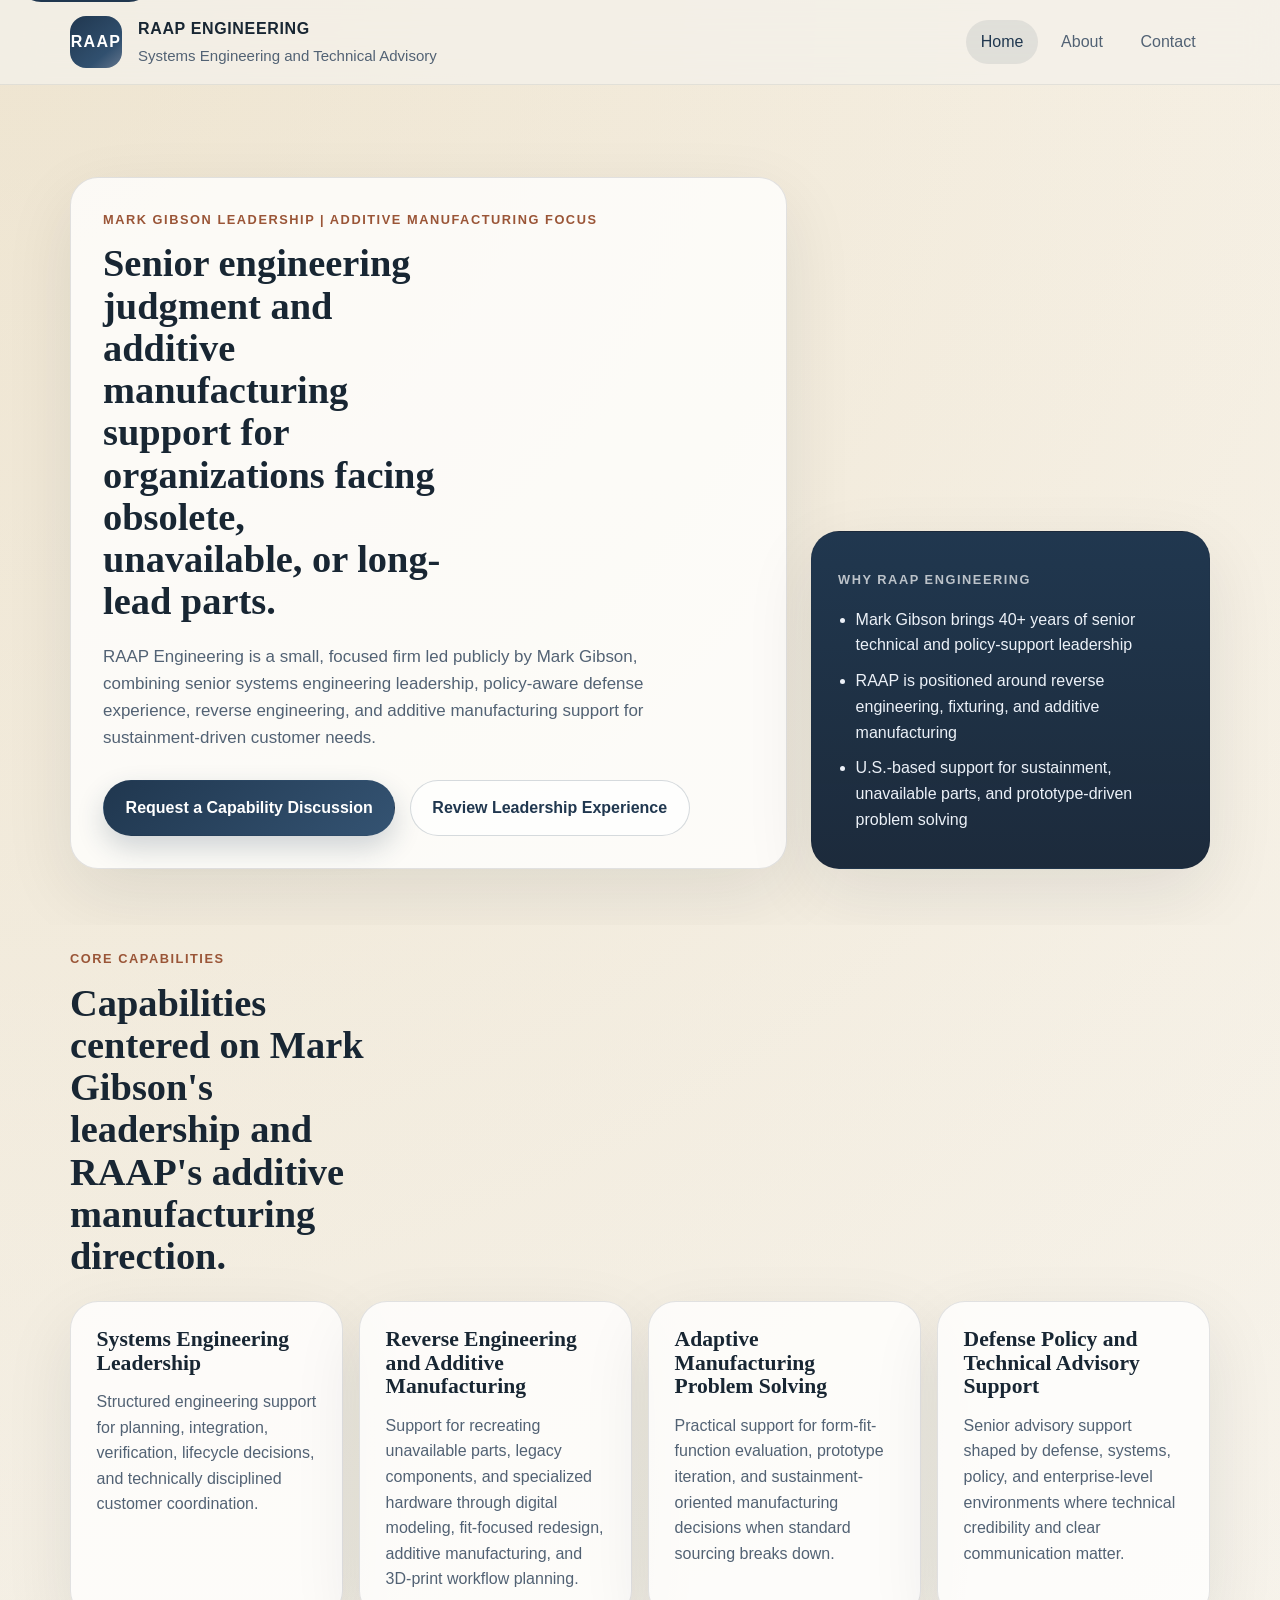
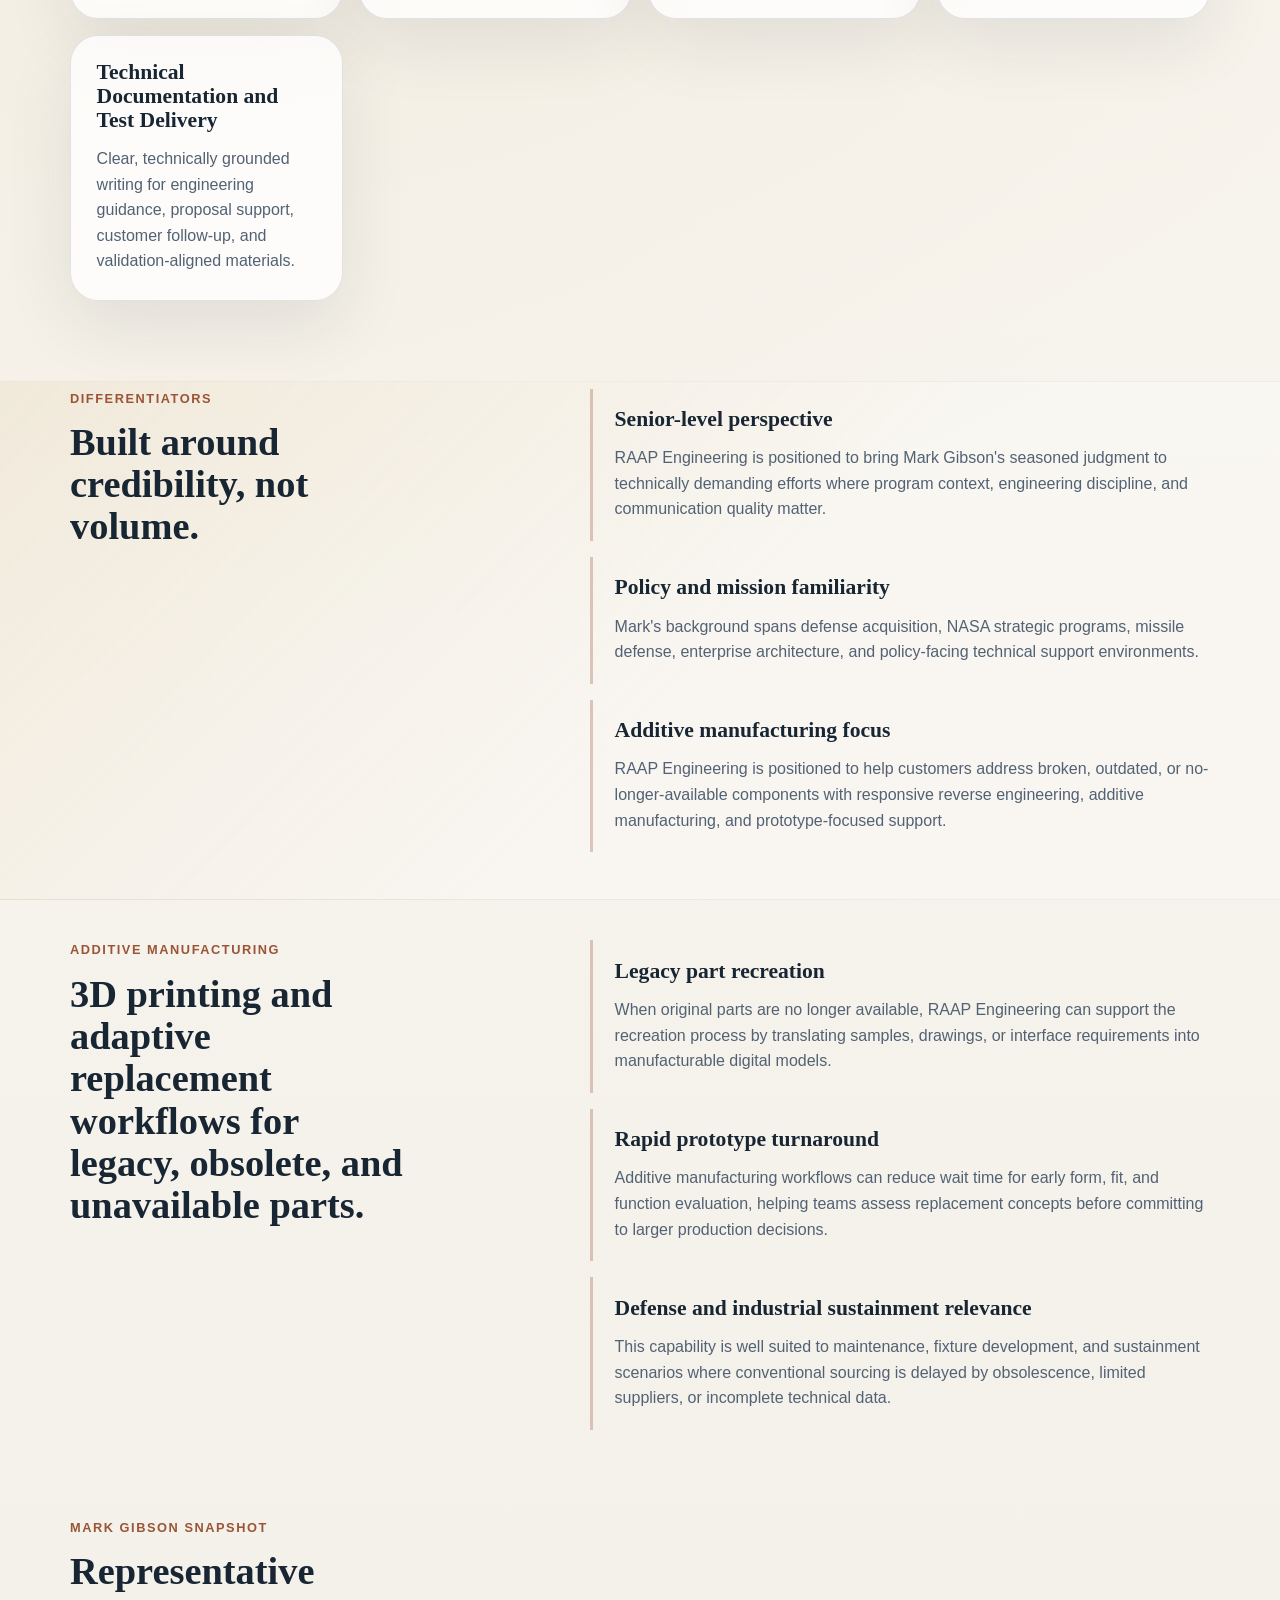
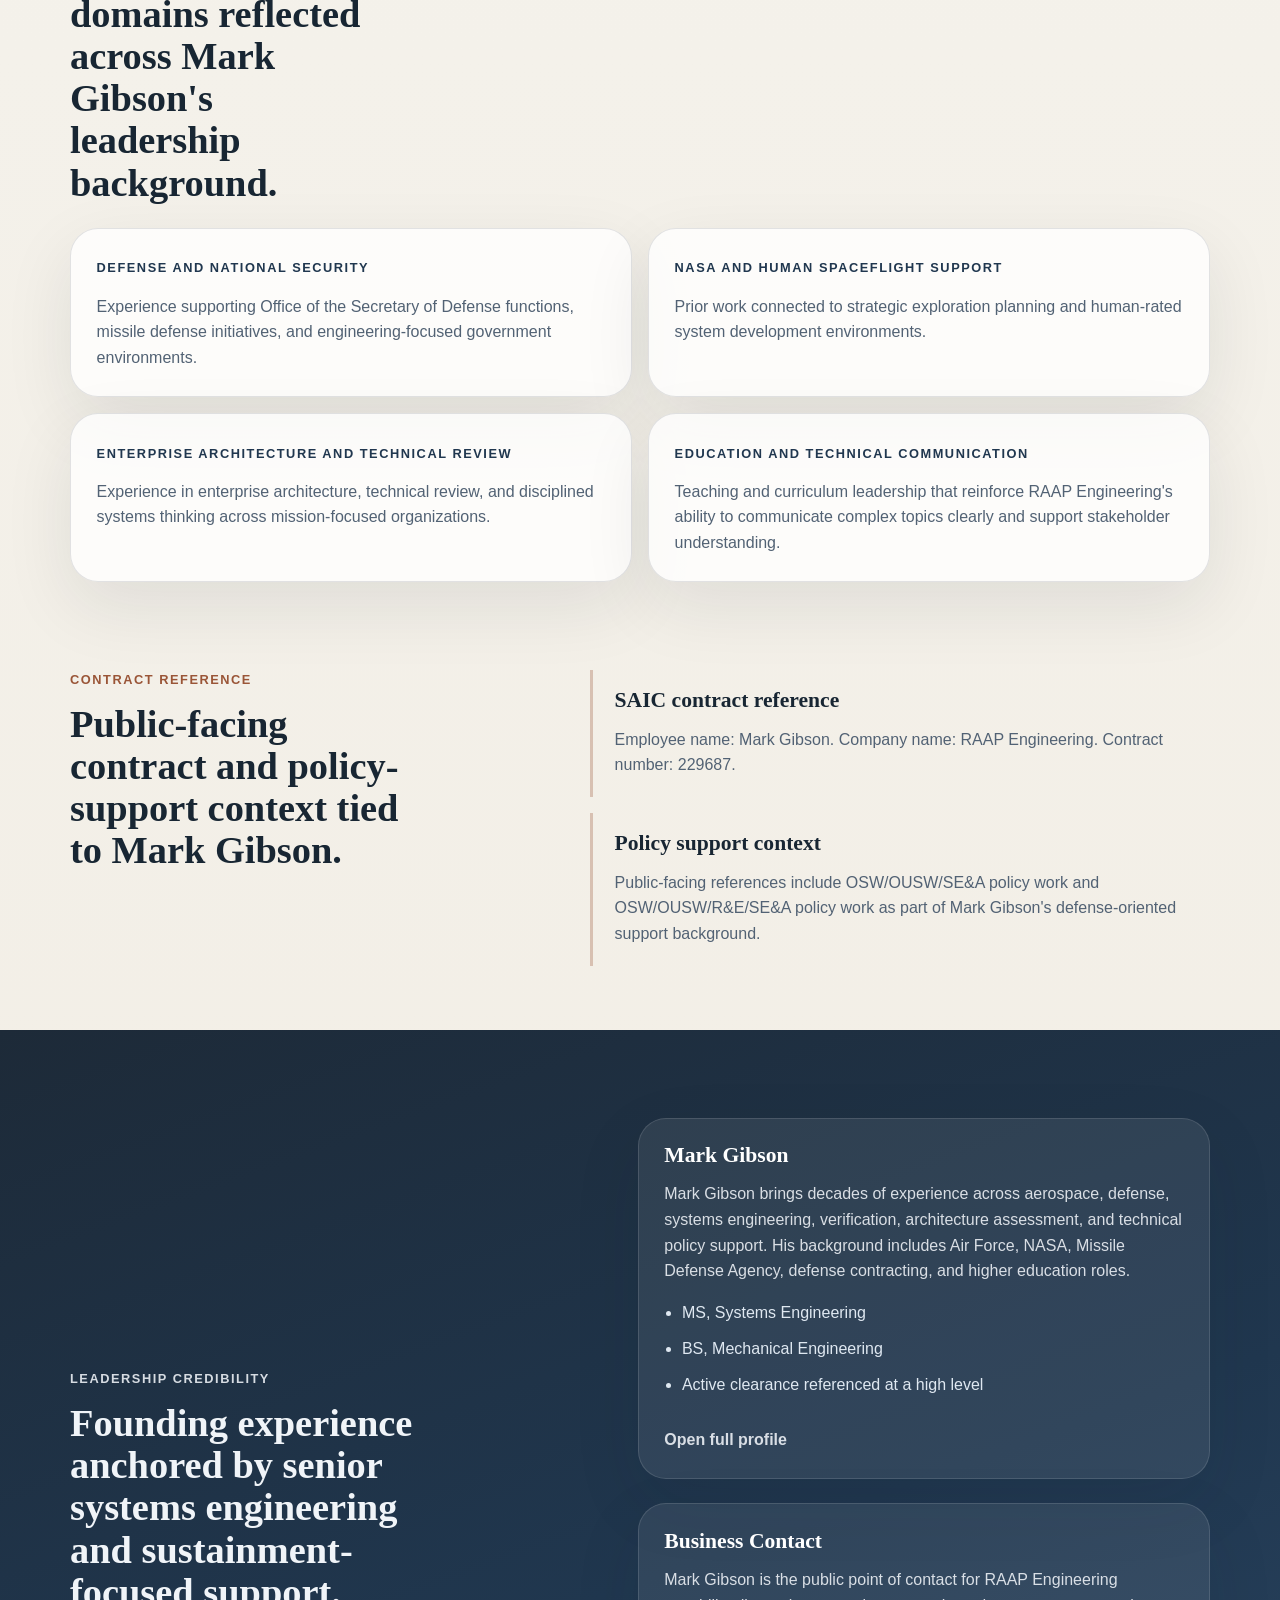
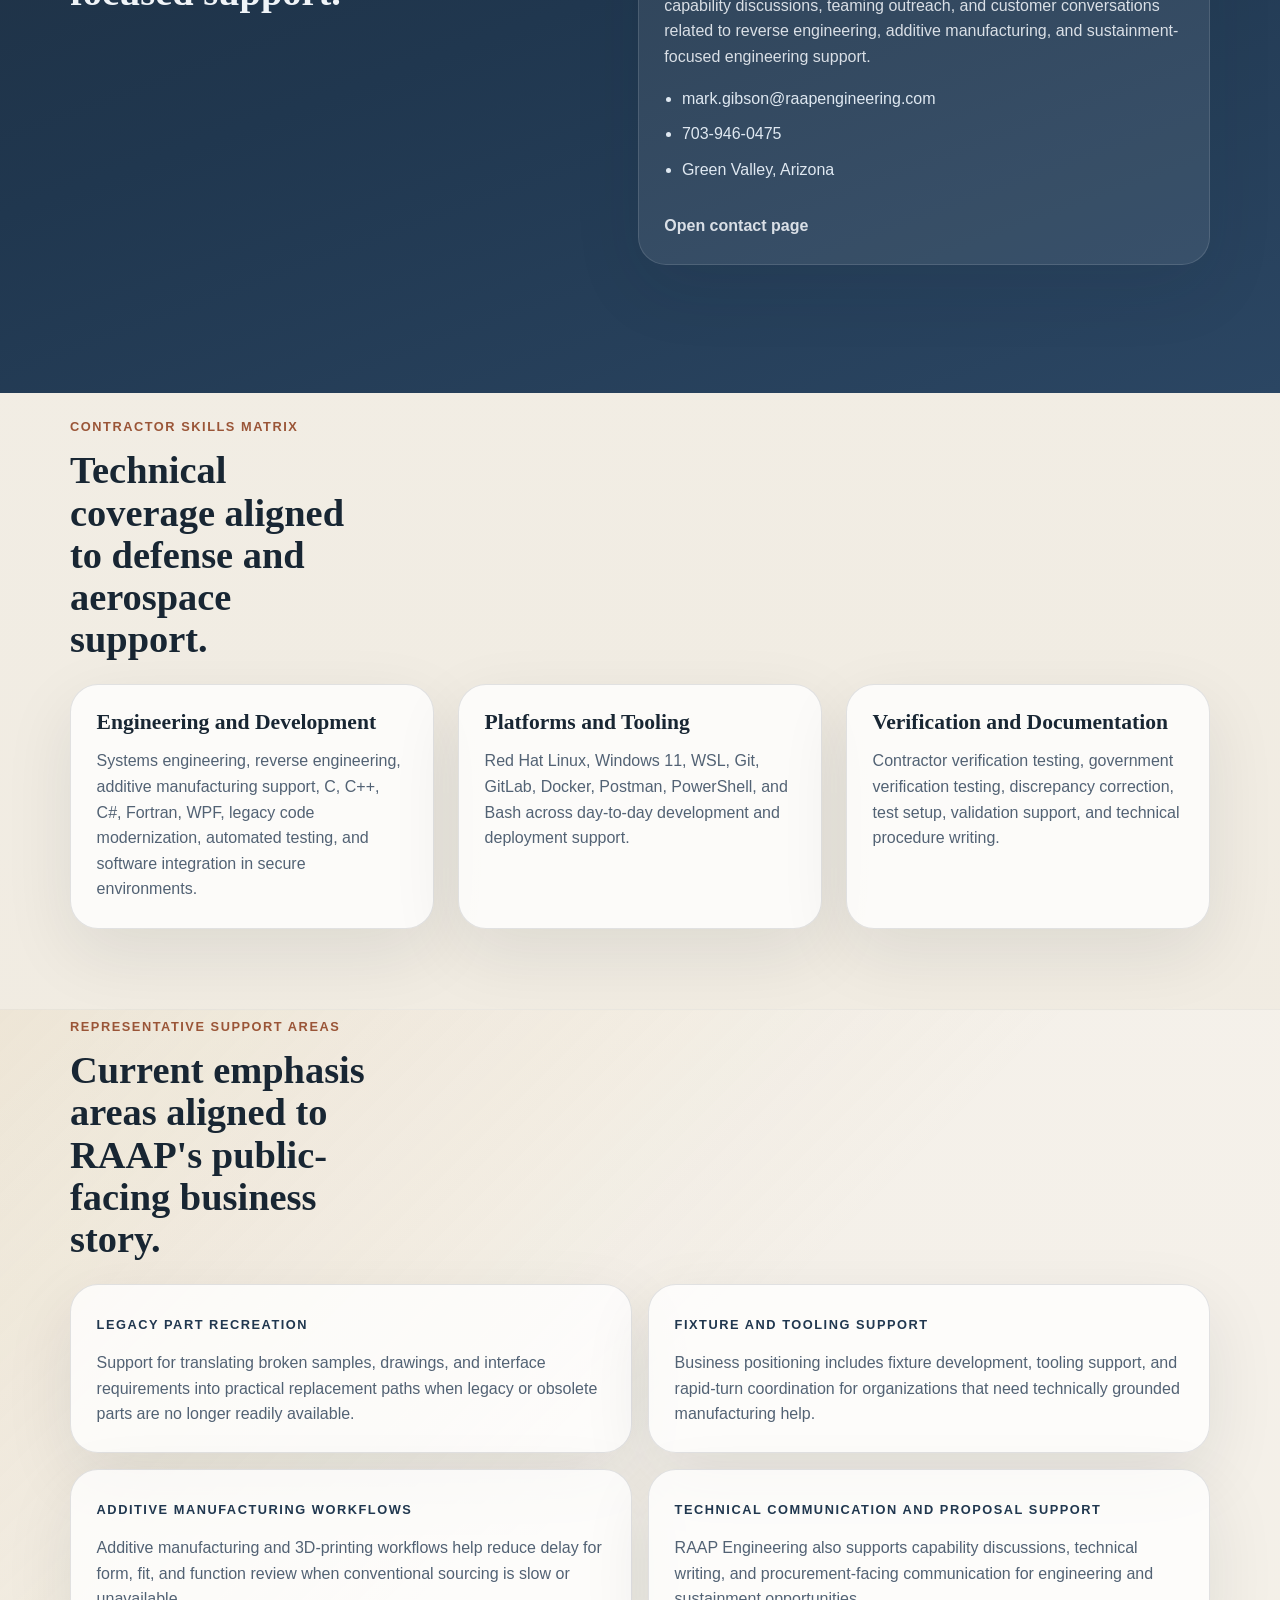
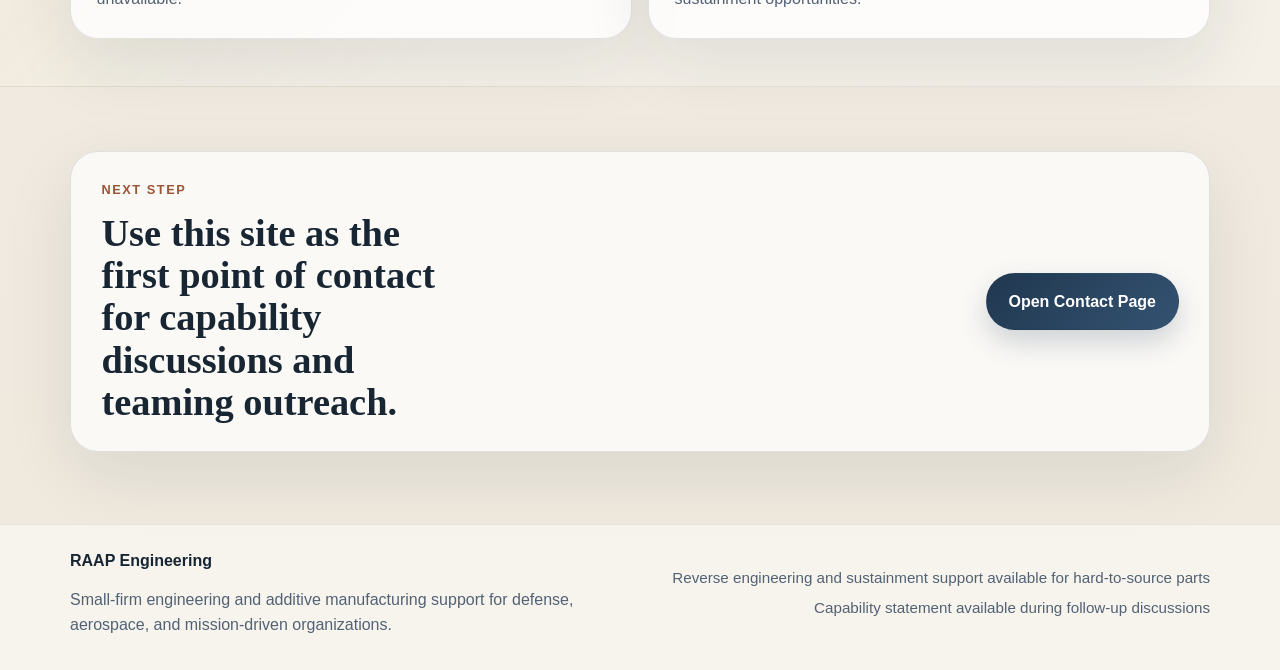
==== commit a815536f: "Refocus site on Mark and additive manufacturing" ====
--- a/index.html
+++ b/index.html
@@ -5,7 +5,7 @@
   <meta name="viewport" content="width=device-width, initial-scale=1.0">
   <meta
     name="description"
-    content="RAAP Engineering supports government and defense stakeholders with systems engineering, reverse engineering, additive manufacturing, and mission-focused sustainment services."
+    content="RAAP Engineering supports government and defense stakeholders with Mark Gibson's senior technical leadership, reverse engineering, additive manufacturing, and sustainment-focused engineering services."
   >
   <title>RAAP Engineering | Engineering, Reverse Engineering, and Additive Manufacturing</title>
   <link rel="stylesheet" href="styles.css">
@@ -33,12 +33,12 @@
     <section class="hero">
       <div class="shell hero-grid">
         <div class="hero-copy">
-          <p class="eyebrow">Government-Facing Engineering and Sustainment Support</p>
-          <h2>Technical depth for organizations that need rigorous engineering and practical paths to replace hard-to-source parts.</h2>
+          <p class="eyebrow">Mark Gibson Leadership | Additive Manufacturing Focus</p>
+          <h2>Senior engineering judgment and additive manufacturing support for organizations facing obsolete, unavailable, or long-lead parts.</h2>
           <p class="lead">
-            RAAP Engineering is a small, focused firm supporting defense and mission-oriented customers with
-            systems engineering, reverse engineering, additive manufacturing, and rapid-response support for
-            obsolete, unavailable, or long-lead components.
+            RAAP Engineering is a small, focused firm led publicly by Mark Gibson, combining senior systems
+            engineering leadership, policy-aware defense experience, reverse engineering, and additive
+            manufacturing support for sustainment-driven customer needs.
           </p>
           <div class="hero-actions">
             <a class="button button-primary" href="contact.html">Request a Capability Discussion</a>
@@ -48,9 +48,9 @@
         <aside class="hero-panel" aria-label="Company highlights">
           <p class="panel-kicker">Why RAAP Engineering</p>
           <ul class="panel-list">
-            <li>40+ years of senior technical leadership represented in founding experience</li>
-            <li>Background spanning DoD, NASA, missile defense, and enterprise architecture</li>
-            <li>U.S.-based support for reverse engineering, fixturing, prototyping, and sustainment needs</li>
+            <li>Mark Gibson brings 40+ years of senior technical and policy-support leadership</li>
+            <li>RAAP is positioned around reverse engineering, fixturing, and additive manufacturing</li>
+            <li>U.S.-based support for sustainment, unavailable parts, and prototype-driven problem solving</li>
           </ul>
         </aside>
       </div>
@@ -60,42 +60,42 @@
       <div class="shell">
         <div class="section-heading">
           <p class="eyebrow">Core Capabilities</p>
-          <h2>Support areas aligned to complex defense and mission environments.</h2>
+          <h2>Capabilities centered on Mark Gibson's leadership and RAAP's additive manufacturing direction.</h2>
         </div>
         <div class="card-grid">
           <article class="card">
             <h3>Systems Engineering Leadership</h3>
             <p>
-              Structured engineering support for planning, integration, verification, and lifecycle decision-making
-              across complex technical efforts.
+              Structured engineering support for planning, integration, verification, lifecycle decisions, and
+              technically disciplined customer coordination.
             </p>
           </article>
           <article class="card">
             <h3>Reverse Engineering and Additive Manufacturing</h3>
             <p>
               Support for recreating unavailable parts, legacy components, and specialized hardware through digital
-              modeling, fit-focused redesign, and additive manufacturing workflows.
-            </p>
-          </article>
-          <article class="card">
-            <h3>Verification and Assessment</h3>
-            <p>
-              Experience shaping verification strategies, test-aligned engineering methods, and assessment approaches
-              for high-consequence programs.
-            </p>
-          </article>
-          <article class="card">
-            <h3>Aerospace Simulation Support</h3>
-            <p>
-              Software development, debugging, and sustainment support for mission-focused training systems in secure,
-              government-facing aerospace environments.
+              modeling, fit-focused redesign, additive manufacturing, and 3D-print workflow planning.
+            </p>
+          </article>
+          <article class="card">
+            <h3>Adaptive Manufacturing Problem Solving</h3>
+            <p>
+              Practical support for form-fit-function evaluation, prototype iteration, and sustainment-oriented
+              manufacturing decisions when standard sourcing breaks down.
+            </p>
+          </article>
+          <article class="card">
+            <h3>Defense Policy and Technical Advisory Support</h3>
+            <p>
+              Senior advisory support shaped by defense, systems, policy, and enterprise-level environments where
+              technical credibility and clear communication matter.
             </p>
           </article>
           <article class="card">
             <h3>Technical Documentation and Test Delivery</h3>
             <p>
-              Clear, technically grounded writing for systems engineering guidance, software notes, test procedures,
-              and validation support materials.
+              Clear, technically grounded writing for engineering guidance, proposal support, customer follow-up,
+              and validation-aligned materials.
             </p>
           </article>
         </div>
@@ -112,22 +112,22 @@
           <article class="feature">
             <h3>Senior-level perspective</h3>
             <p>
-              RAAP Engineering is positioned to bring seasoned judgment to technically demanding efforts where
-              program context, engineering discipline, and communication quality matter.
-            </p>
-          </article>
-          <article class="feature">
-            <h3>Mission familiarity</h3>
-            <p>
-              Team experience spans defense acquisition, missile defense, NASA strategic programs, enterprise
-              architecture assessment, and Air Force simulator sustainment and verification support.
-            </p>
-          </article>
-          <article class="feature">
-            <h3>Sustainment-oriented problem solving</h3>
+              RAAP Engineering is positioned to bring Mark Gibson's seasoned judgment to technically demanding
+              efforts where program context, engineering discipline, and communication quality matter.
+            </p>
+          </article>
+          <article class="feature">
+            <h3>Policy and mission familiarity</h3>
+            <p>
+              Mark's background spans defense acquisition, NASA strategic programs, missile defense, enterprise
+              architecture, and policy-facing technical support environments.
+            </p>
+          </article>
+          <article class="feature">
+            <h3>Additive manufacturing focus</h3>
             <p>
               RAAP Engineering is positioned to help customers address broken, outdated, or no-longer-available
-              components with responsive engineering, reverse engineering, and prototype-focused manufacturing support.
+              components with responsive reverse engineering, additive manufacturing, and prototype-focused support.
             </p>
           </article>
         </div>
@@ -138,7 +138,7 @@
       <div class="shell split-layout">
         <div>
           <p class="eyebrow">Additive Manufacturing</p>
-          <h2>3D printing support for legacy, obsolete, and unavailable parts.</h2>
+          <h2>3D printing and adaptive replacement workflows for legacy, obsolete, and unavailable parts.</h2>
         </div>
         <div class="stack">
           <article class="feature">
@@ -169,8 +169,8 @@
     <section class="section">
       <div class="shell">
         <div class="section-heading">
-          <p class="eyebrow">Relevant Experience Snapshot</p>
-          <h2>Representative domains reflected across founder and co-owner experience.</h2>
+          <p class="eyebrow">Mark Gibson Snapshot</p>
+          <h2>Representative domains reflected across Mark Gibson's leadership background.</h2>
         </div>
         <div class="timeline-grid">
           <article class="timeline-card">
@@ -187,10 +187,10 @@
             </p>
           </article>
           <article class="timeline-card">
-            <span class="timeline-label">Aerospace Simulation and Verification</span>
-            <p>
-              Experience supporting Air Force simulator platforms, resolving mismatches against real aircraft
-              behavior, and participating in contractor and government verification workflows.
+            <span class="timeline-label">Enterprise Architecture and Technical Review</span>
+            <p>
+              Experience in enterprise architecture, technical review, and disciplined systems thinking across
+              mission-focused organizations.
             </p>
           </article>
           <article class="timeline-card">
@@ -204,11 +204,35 @@
       </div>
     </section>
 
+    <section class="section">
+      <div class="shell split-layout">
+        <div>
+          <p class="eyebrow">Contract Reference</p>
+          <h2>Public-facing contract and policy-support context tied to Mark Gibson.</h2>
+        </div>
+        <div class="stack">
+          <article class="feature">
+            <h3>SAIC contract reference</h3>
+            <p>
+              Employee name: Mark Gibson. Company name: RAAP Engineering. Contract number: 229687.
+            </p>
+          </article>
+          <article class="feature">
+            <h3>Policy support context</h3>
+            <p>
+              Public-facing references include OSW/OUSW/SE&amp;A policy work and
+              OSW/OUSW/R&amp;E/SE&amp;A policy work as part of Mark Gibson's defense-oriented support background.
+            </p>
+          </article>
+        </div>
+      </div>
+    </section>
+
     <section class="section section-dark">
       <div class="shell credibility-grid">
         <div>
           <p class="eyebrow">Leadership Credibility</p>
-          <h2>Founding experience anchored by senior systems engineering and current aerospace simulation support.</h2>
+          <h2>Founding experience anchored by senior systems engineering and sustainment-focused support.</h2>
         </div>
         <div class="credibility-stack">
           <a class="credibility-card person-link-card" href="mark-gibson.html" aria-label="Read Mark Gibson profile">
@@ -225,19 +249,19 @@
             </ul>
             <span class="text-link">Open full profile</span>
           </a>
-          <a class="credibility-card person-link-card" href="eric-gibson.html" aria-label="Read Eric Gibson profile">
-            <h3>Eric Gibson</h3>
-            <p>
-              Eric Gibson supports aerospace simulation systems in U.S. Air Force training environments, with
-              experience in software development, verification support, technical documentation, discrepancy
-              resolution, and secure delivery workflows.
+          <a class="credibility-card person-link-card" href="contact.html" aria-label="Open RAAP Engineering contact page">
+            <h3>Business Contact</h3>
+            <p>
+              Mark Gibson is the public point of contact for RAAP Engineering capability discussions, teaming
+              outreach, and customer conversations related to reverse engineering, additive manufacturing, and
+              sustainment-focused engineering support.
             </p>
             <ul class="inline-list">
-              <li>BS, Computer Science</li>
-              <li>CompTIA A+ and Security+</li>
-              <li>Active Secret clearance referenced at a high level</li>
+              <li>mark.gibson@raapengineering.com</li>
+              <li>703-946-0475</li>
+              <li>Green Valley, Arizona</li>
             </ul>
-            <span class="text-link">Open full profile</span>
+            <span class="text-link">Open contact page</span>
           </a>
         </div>
       </div>
@@ -278,43 +302,36 @@
     <section class="section section-accent">
       <div class="shell">
         <div class="section-heading">
-          <p class="eyebrow">Representative Project Experience</p>
-          <h2>Aerospace simulation work that reflects current technical capability.</h2>
+          <p class="eyebrow">Representative Support Areas</p>
+          <h2>Current emphasis areas aligned to RAAP's public-facing business story.</h2>
         </div>
         <div class="timeline-grid">
           <article class="timeline-card">
-            <span class="timeline-label">Air Force Simulator Sustainment</span>
-            <p>
-              Support development, maintenance, and debugging for simulator environments tied to E-4B, A-10, KC-135,
-              and C-5 aircraft training systems.
-            </p>
-          </article>
-          <article class="timeline-card">
-            <span class="timeline-label">Discrepancy Resolution</span>
-            <p>
-              Investigate simulation mismatches against aircraft documentation and coordinate with stakeholders to
-              improve fidelity, reliability, and training realism.
-            </p>
-          </article>
-          <article class="timeline-card">
-            <span class="timeline-label">Verification Event Support</span>
-            <p>
-              Set up contractor and government verification test environments, track defects, fix discrepancies, and
-              support validation through acceptance activities at Air Force bases.
-            </p>
-          </article>
-          <article class="timeline-card">
-            <span class="timeline-label">Modernization and Delivery</span>
-            <p>
-              Contribute to Windows 11 migration work, WPF interface updates, hardware and software integration, and
-              technical documentation for controlled deployment environments.
-            </p>
-          </article>
-          <article class="timeline-card">
-            <span class="timeline-label">Obsolete Part and Fixture Support</span>
-            <p>
-              Current business positioning includes rapid-response support for reverse engineering, 3D printing, and
-              replacement development when legacy parts or specialized fixtures are unavailable through normal channels.
+            <span class="timeline-label">Legacy Part Recreation</span>
+            <p>
+              Support for translating broken samples, drawings, and interface requirements into practical replacement
+              paths when legacy or obsolete parts are no longer readily available.
+            </p>
+          </article>
+          <article class="timeline-card">
+            <span class="timeline-label">Fixture and Tooling Support</span>
+            <p>
+              Business positioning includes fixture development, tooling support, and rapid-turn coordination for
+              organizations that need technically grounded manufacturing help.
+            </p>
+          </article>
+          <article class="timeline-card">
+            <span class="timeline-label">Additive Manufacturing Workflows</span>
+            <p>
+              Additive manufacturing and 3D-printing workflows help reduce delay for form, fit, and function review
+              when conventional sourcing is slow or unavailable.
+            </p>
+          </article>
+          <article class="timeline-card">
+            <span class="timeline-label">Technical Communication and Proposal Support</span>
+            <p>
+              RAAP Engineering also supports capability discussions, technical writing, and procurement-facing
+              communication for engineering and sustainment opportunities.
             </p>
           </article>
         </div>
